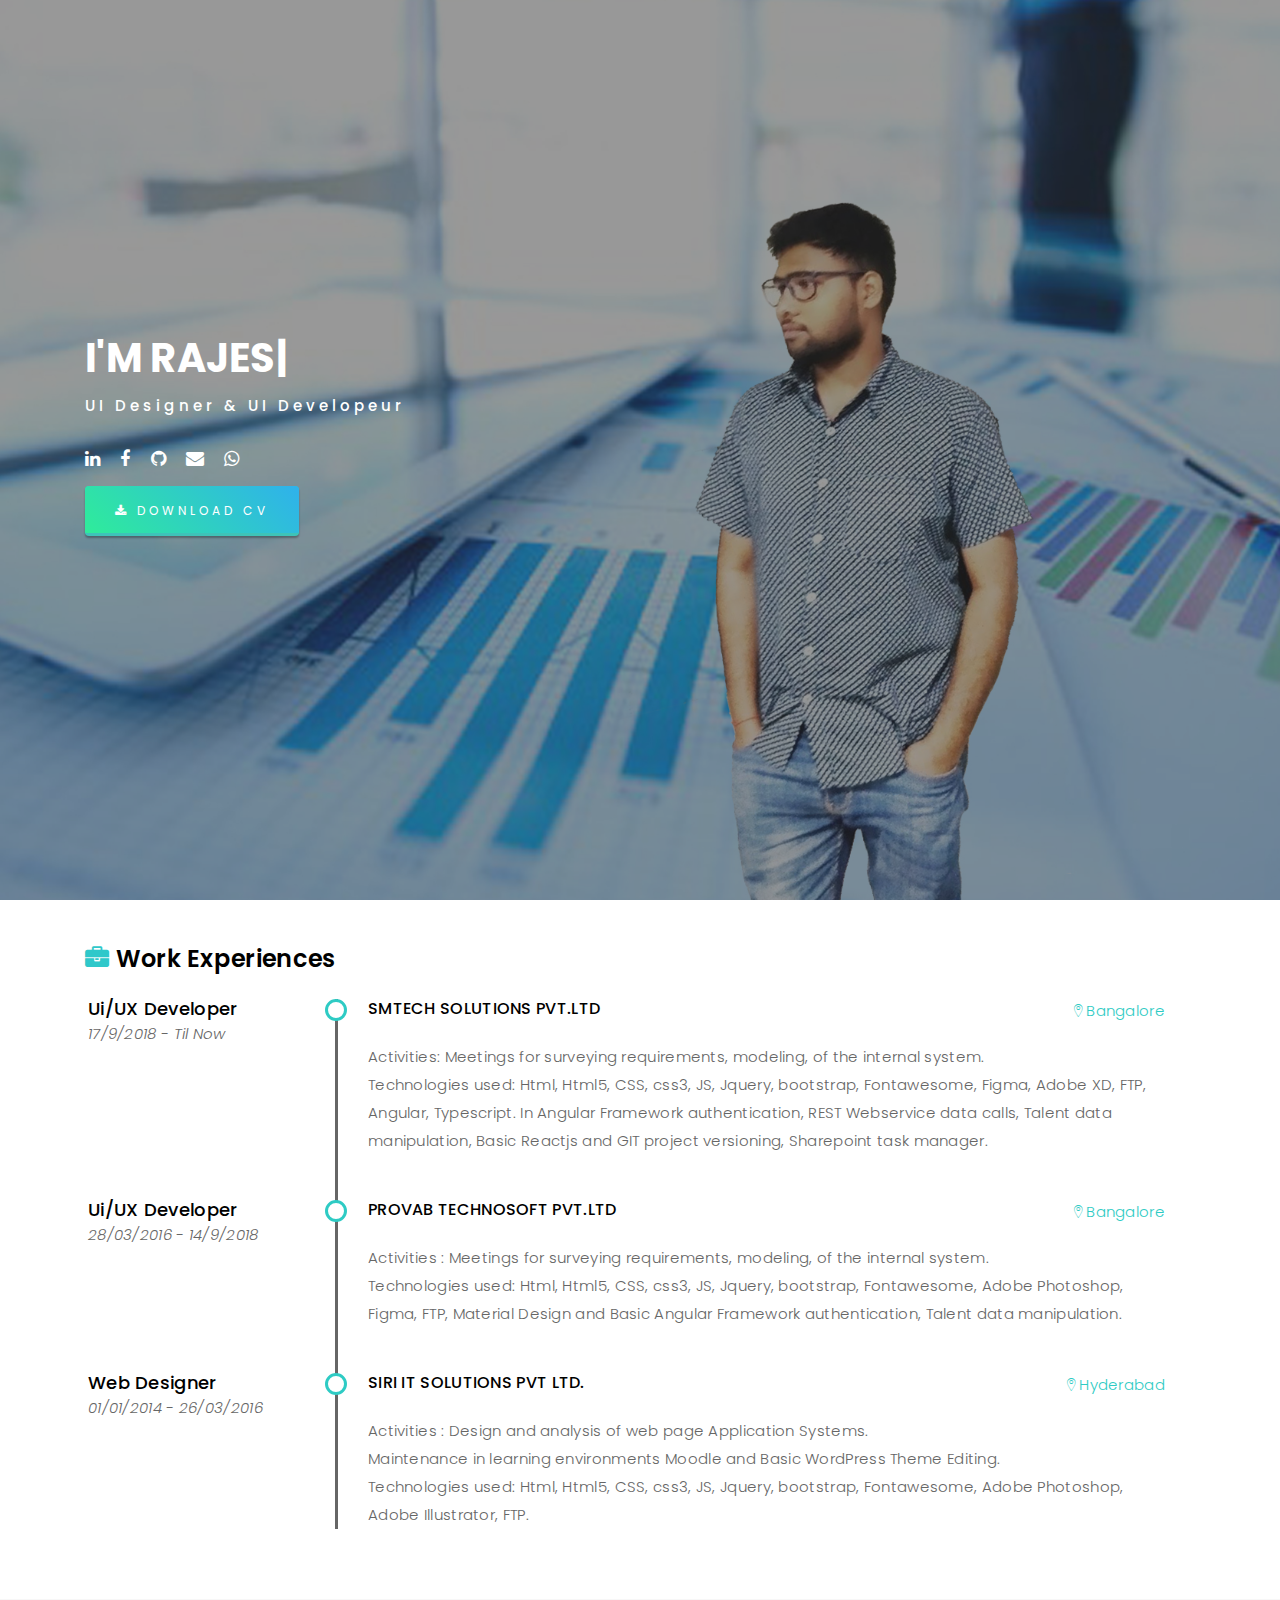
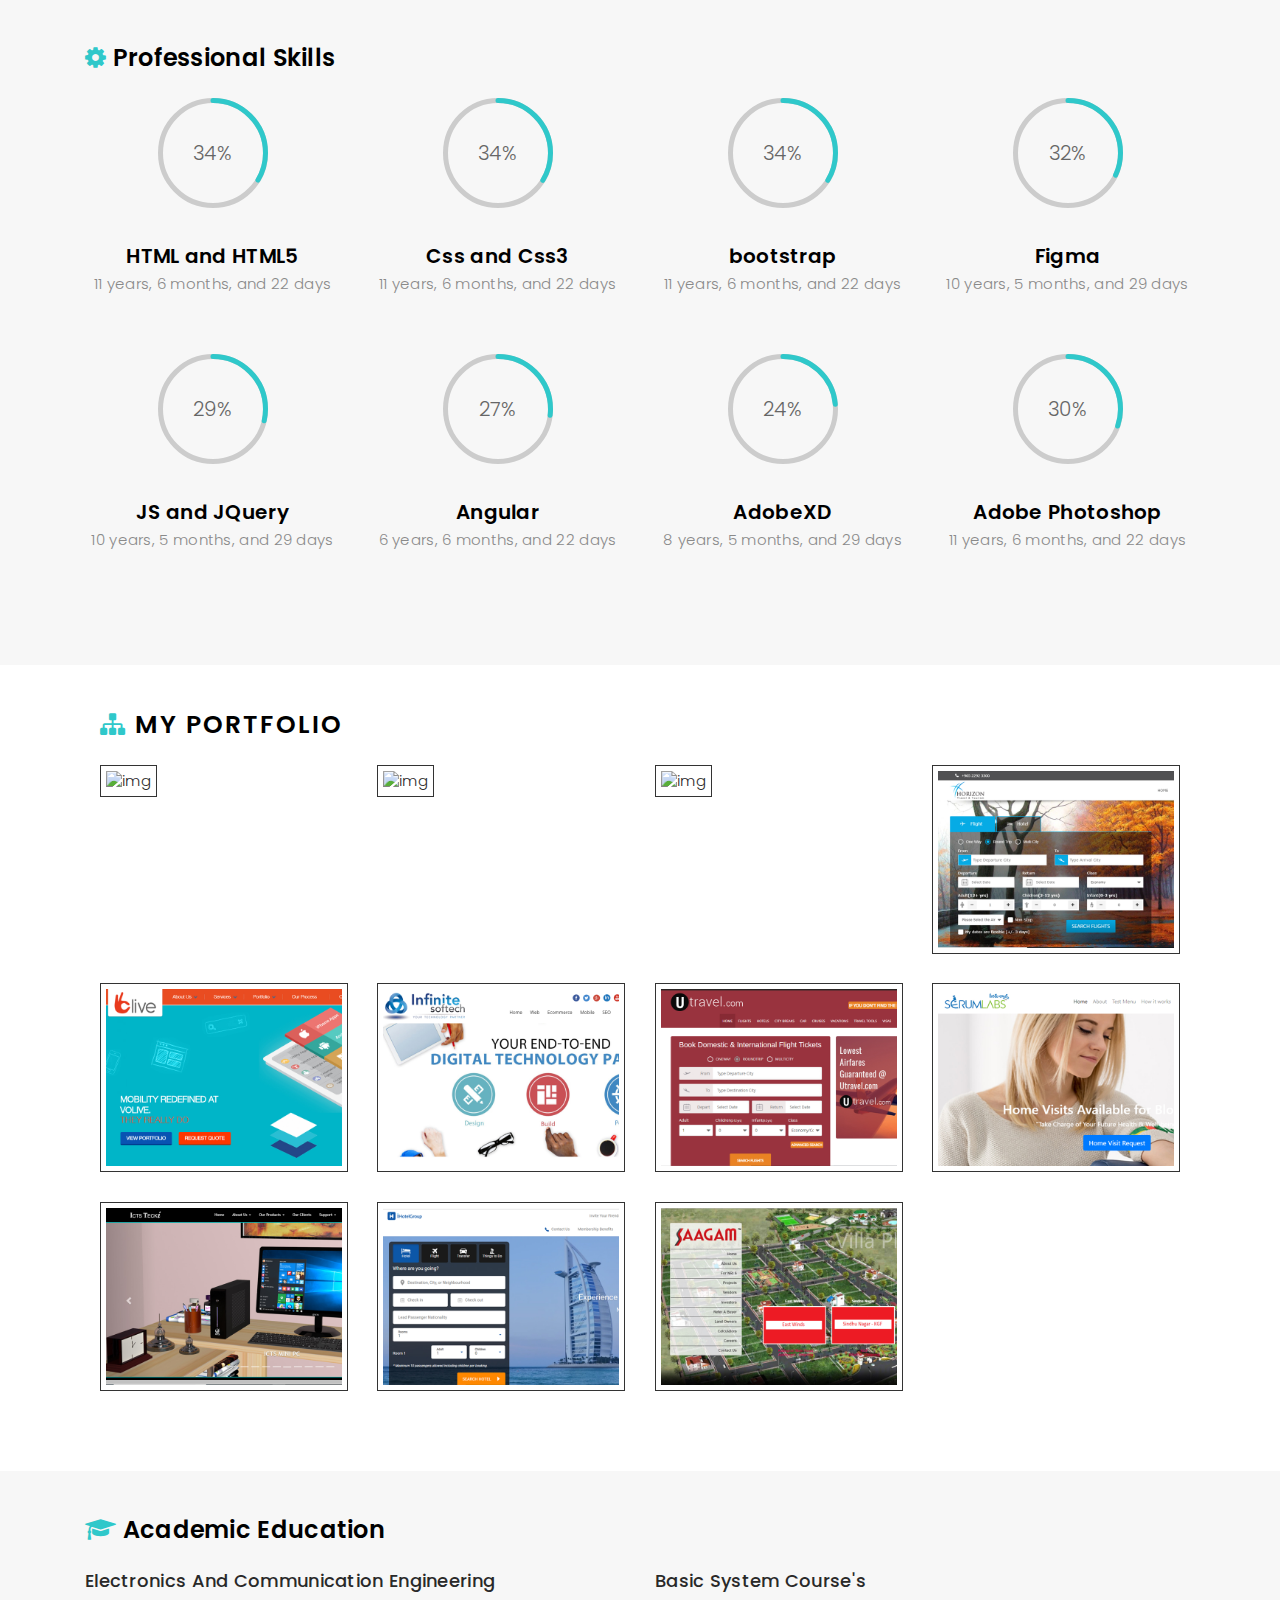
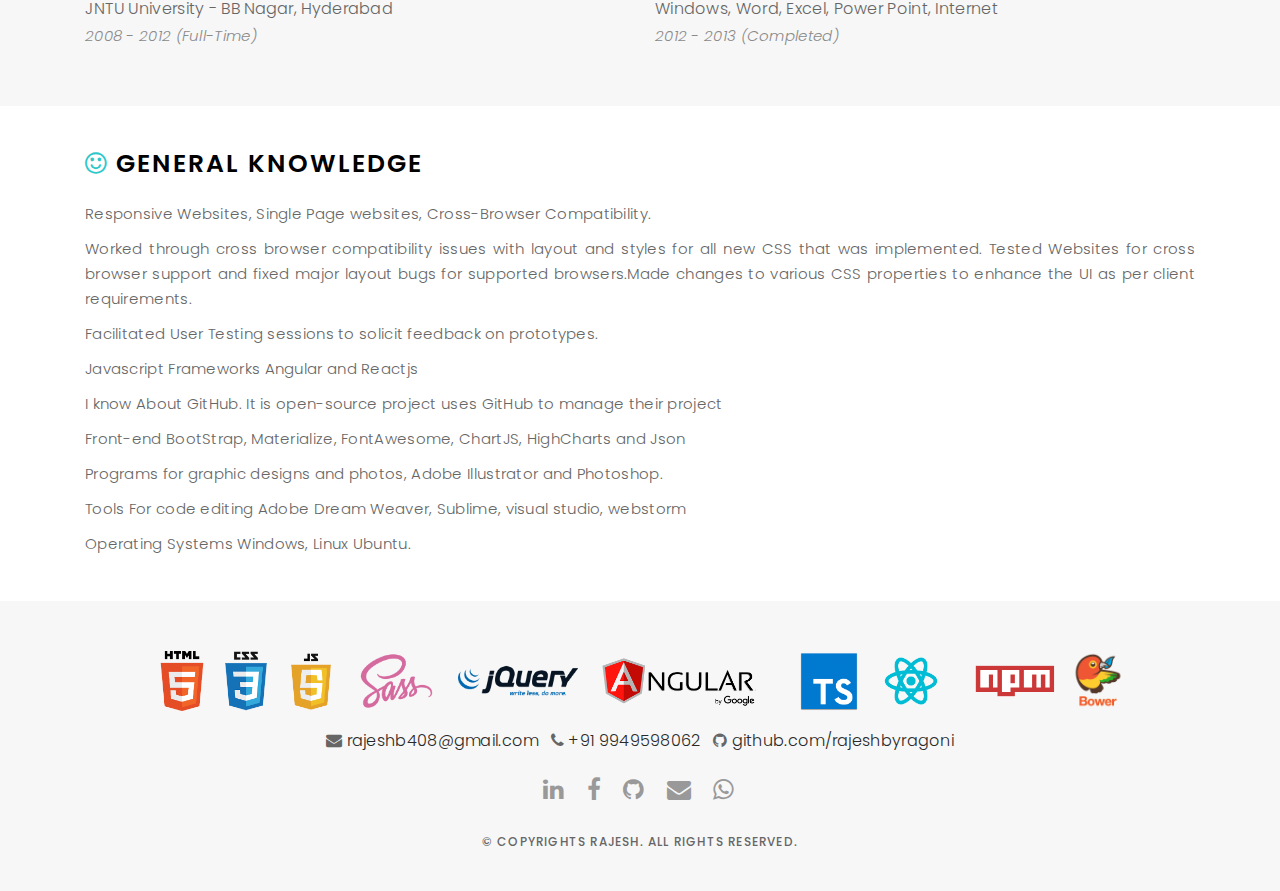
==== index.html @ 694297e3 "Update index.html" ====
<!DOCTYPE html>
<html lang="en">

<head>
  <!-- meta -->
  <meta charset="utf-8">
  <meta content="width=device-width, initial-scale=1.0" name="viewport">

  <title>:: Rajesh Personal Portfolio ::</title>
  <meta content="" name="keywords">
  <meta content="" name="description">
  <!-- Google Fonts -->
  <link href="https://fonts.googleapis.com/css?family=Poppins:300,300i,400,400i,500,500i,600,600i,700,700i|Playfair+Display:400,400i,700,700i,900,900i" rel="stylesheet">
  <!-- Bootstrap CSS File -->
  <link href="css/bootstrap.min.css" rel="stylesheet">
  <!-- Libraries CSS Files -->
  <link href="css/ionicons.min.css" rel="stylesheet">
  <link href="css/font-awesome.min.css" rel="stylesheet">
  <link href="css/owl.carousel.min.css" rel="stylesheet">
  <link href="css/magnific-popup.css" rel="stylesheet">
  <link href="css/hover.min.css" rel="stylesheet">
  <!-- Main Stylesheet File -->
  <link href="css/style.css" rel="stylesheet">
  <!-- Responsive css -->
  <link href="css/responsive.css" rel="stylesheet">
  <!-- Favicon -->
  <link rel="shortcut icon" href="images/favicon.png">

</head>

<body>

  <!-- start section navbar -->
  <nav id="main-nav">
    <div class="row">
      <div class="container">

        <div class="logo">
          <a href="index.html"><img src="images/logo1.png" alt="logo"></a>
        </div>

        <div class="responsive"><i data-icon="m" class="ion-navicon-round"></i></div>

        <ul class="nav-menu list-unstyled">
          <li><a href="#header" class="smoothScroll">Home</a></li>
          <li><a href="#about" class="smoothScroll">About</a></li>
          <li><a href="#portfolio" class="smoothScroll">Portfolio</a></li>
          <li><a href="#journal" class="smoothScroll">Blog</a></li>
          <li><a href="#contact" class="smoothScroll">Contact</a></li>
          <li><a href="all.html" class="smoothScroll">FAQ's</a></li>
        </ul>

      </div>
    </div>
  </nav>
  <!-- End section navbar -->


  <!-- start section header -->
  <div id="header" class="home">

    <div class="container">
      <div class="header-content">
        <h1>I'm <span class="typed"></span></h1>
        <p>UI Designer & UI Developeur</p>

        <ul class="list-unstyled list-social">
          <li><a href="https://www.linkedin.com/in/rajesh-byragoni-94006670/" target="_blank"><i class="fa fa-linkedin"></i></a></li>
          <li><a href="https://www.facebook.com/rajesh.goud.1401" target="_blank"><i class="fa fa-facebook"></i></a></li>
          <li><a href="https://github.com/rajeshbyragoni" target="_blank"><i class="fa fa-github"></i></a></li>
          <li><a href="mailto:rajeshb408@gmail.com" target="_blank"><i class="fa fa-envelope"></i></a></li>
          
          <li><a href="https://api.whatsapp.com/send?phone=9949598062"  target="_blank"><i class="fa fa-whatsapp "></i></a></li>
        </ul>
        <p>
          <a class="btn square_btn" href="#" target="_blank"><i class="fa fa-download" aria-hidden="true"></i> Download CV</a>

        </p>
      </div>
    </div>
  </div>
  <!-- End section header -->


  <!-- start section about us -->
  <div id="about">
    <section id="experiences-section" class="experiences-section section">
      <div class="container">
        <div class="justify-content-between">


          <h2 class="section-title"><i class="fa fa-briefcase"></i> Work Experiences</h2>
          <div class="timeline">

            <div class="item">
              <div class="work-place">
                <h3 class="place">SMTECH SOLUTIONS PVT.LTD</h3>
                <div class="location"><i class="ion-ios-location-outline" aria-hidden="true"></i> Bangalore</div>
              </div>
              <div class="job-meta">
                <div class="title">Ui/UX Developer</div>
                <div class="time">17/9/2018 - Til Now</div>
              </div>
              <div class="job-desc">
                <p>Activities: Meetings for surveying requirements, modeling, of the internal system.<br>
                  Technologies used: Html, Html5, CSS, css3, JS, Jquery, bootstrap, Fontawesome, Figma, Adobe XD, FTP, Angular, Typescript.
                  In Angular Framework 
                  authentication, REST Webservice data calls, Talent data manipulation, Basic Reactjs and
                  GIT project versioning, Sharepoint task manager.
                </p>
              </div>
            </div>

            <div class="item">
              <div class="work-place">
                <h3 class="place">PROVAB TECHNOSOFT PVT.LTD</h3>
                <div class="location"><i class="ion-ios-location-outline" aria-hidden="true"></i> Bangalore</div>
              </div>
              <div class="job-meta">
                <div class="title">Ui/UX Developer</div>
                <div class="time">28/03/2016 - 14/9/2018</div>
              </div>
              <div class="job-desc">
                <p>Activities : Meetings for surveying requirements, modeling, of the internal system.<br>
                  Technologies used: Html, Html5, CSS, css3, JS, Jquery, bootstrap, Fontawesome, Adobe Photoshop, Figma, FTP, Material Design and Basic Angular Framework authentication, Talent data manipulation.
                </p>
              </div>
            </div>

            <div class="item">
              <div class="work-place">
                <h3 class="place">SIRI IT SOLUTIONS PVT LTD.</h3>
                <div class="location"><i class="ion-ios-location-outline" aria-hidden="true"></i> Hyderabad</div>
              </div>
              <div class="job-meta">
                <div class="title">Web Designer</div>
                <div class="time">01/01/2014 - 26/03/2016</div>
              </div>
              <div class="job-desc">
                <p>Activities : Design and analysis of web page Application Systems.<br>
                  Maintenance in learning environments Moodle and Basic WordPress Theme Editing.<br>
                  Technologies used: Html, Html5, CSS, css3, JS, Jquery, bootstrap, Fontawesome,
                  Adobe Photoshop, Adobe Illustrator, FTP.
                </p>
              </div>
            </div>


          </div>

        </section>


      </div>
    </div>
  </div>
  <!-- end section about us -->


  <!-- start section services -->
  <div id="services">
    <div class="container">
     <section id="skills-section" class="skills-section section text-center">
      <h2 class="section-title"><i class="fa fa-cog"></i> Professional Skills</h2>
      <div class="top-skills">
        <!--   <p class="section-subtitle">Programming</p> -->
        <div class="row">
          <div class="item col-12 col-md-3">
            <div class="item-inner">
              <div class="chart-easy-pie text-center">
                <div class="chart-theme-1 chart" data-percent="100"><span>100</span>%
                  <canvas height="110" width="110"></canvas>
                </div>
              </div>
              <h4 class="skill-name">HTML and HTML5</h4>
              <div class="level"> <span class="basic"></span></div>
            </div>
          </div>
          <div class="item col-12 col-md-3">
            <div class="item-inner">
              <div class="chart-easy-pie text-center">
                <div class="chart-theme-1 chart" data-percent="100"><span>100</span>%
                  <canvas height="110" width="110"></canvas>
                </div>
              </div>
              <h4 class="skill-name">Css and Css3</h4>
              <div class="level"><span class="basic"></span></div>
            </div>
          </div>
          <div class="item col-12 col-md-3">
            <div class="item-inner">
              <div class="chart-easy-pie text-center">
                <div class="chart-theme-1 chart" data-percent="100"><span>100</span>%
                  <canvas height="110" width="110"></canvas>
                </div>
              </div>
              <h4 class="skill-name">bootstrap</h4>
              <div class="level"> <span class="basic"></span></div>
            </div>
          </div> 
          <div class="item col-12 col-md-3">
            <div class="item-inner">
              <div class="chart-easy-pie text-center">
                <div class="chart-theme-1 chart" data-percent="95"><span>95</span>%
                  <canvas height="110" width="110"></canvas>
                </div>
              </div>
              <h4 class="skill-name">Figma</h4>
              <div class="level"> <span class="threeYear"></span></div>
            </div>
          </div>
          <div class="item col-12 col-md-3">
            <div class="item-inner">
              <div class="chart-easy-pie text-center">
                <div class="chart-theme-1 chart" data-percent="85"><span>85</span>%
                  <canvas height="110" width="110"></canvas>
                </div>
              </div>
              <h4 class="skill-name">JS and JQuery</h4>
              <div class="level"> <span class="threeYear"></span></div>
            </div>
          </div>


          <div class="item col-12 col-md-3">
            <div class="item-inner">
              <div class="chart-easy-pie text-center">
                <div class="chart-theme-1 chart" data-percent="80"><span>80</span>%
                  <canvas height="110" width="110"></canvas>
                </div>
              </div>
              <h4 class="skill-name">Angular</h4>
              <div class="level"><span class="lerng"></span></div>
            </div>
          </div>
          <div class="item col-12 col-md-3">
            <div class="item-inner">
              <div class="chart-easy-pie text-center">
                <div class="chart-theme-1 chart" data-percent="70"><span>70</span>%
                  <canvas height="110" width="110"></canvas>
                </div>
              </div>
              <h4 class="skill-name">AdobeXD</h4>
              <div class="level"> <span class="oneYear"></span></div>
            </div>
          </div>
          <div class="item col-12 col-md-3">
            <div class="item-inner">
              <div class="chart-easy-pie text-center">
                <div class="chart-theme-1 chart" data-percent="90"><span>90</span>%
                  <canvas height="110" width="110"></canvas>
                </div>
              </div>
              <h4 class="skill-name">Adobe Photoshop </h4>
              <div class="level"> <span class="basic"></span></div>
            </div>
          </div> 
                                  <!--   <div class="item col-12 col-md-3">
                                        <div class="item-inner">
                                            <div class="chart-easy-pie text-center">
                                                <div class="chart-theme-1 chart" data-percent="75"><span>75</span>%
                                                    <canvas height="110" width="110"></canvas>
                                                </div>
                                            </div>
                                            <h4 class="skill-name">Adobe Illustrator</h4>
                                            <div class="level">Intermediary, <span class="twoYear"></span></div>
                                        </div>
                                      </div>  -->
                                   <!--  <div class="item col-12 col-md-3">
                                        <div class="item-inner">
                                            <div class="chart-easy-pie text-center">
                                                <div class="chart-theme-1 chart" data-percent="70"><span>70</span>%
                                                    <canvas height="110" width="110"></canvas>
                                                </div>
                                            </div>
                                            <h4 class="skill-name">Swift</h4>
                                            <div class="level">Intermediary, <span class="oneHalfYear"></span></div>
                                        </div>
                                      </div> -->
                                    </div>

                              <!--  <p class="section-subtitle">Database</p>
                                <div class="row">
                                    <div class="item col-12 col-md-3">
                                        <div class="item-inner">
                                            <div class="chart-easy-pie text-center">
                                                <div class="chart-theme-1 chart" data-percent="98"><span>98</span>%
                                                    <canvas height="110" width="110"></canvas>
                                                </div>
                                            </div>
                                            <h4 class="skill-name">MySql </h4>
                                            <div class="level">Expert, <span class="basic"></span></div>
                                        </div>
                                    </div>
                                    <div class="item col-12 col-md-3">
                                        <div class="item-inner">
                                            <div class="chart-easy-pie text-center">
                                                <div class="chart-theme-1 chart" data-percent="85"><span>85</span>%
                                                    <canvas height="110" width="110"></canvas>
                                                </div>
                                            </div>
                                            <h4 class="skill-name">SQLite</h4>
                                            <div class="level">Advanced, <span class="basic"></span></div>
                                        </div>
                                    </div>
                                    <div class="item col-12 col-md-3">
                                        <div class="item-inner">
                                            <div class="chart-easy-pie text-center">
                                                <div class="chart-theme-1 chart" data-percent="70"><span>70</span>%
                                                    <canvas height="110" width="110"></canvas>
                                                </div>
                                            </div>
                                            <h4 class="skill-name">MongoDB</h4>
                                            <div class="level">Intermediary, <span class="oneYear"></span></div>
                                        </div>
                                    </div>
                                    <div class="item col-12 col-md-3">
                                        <div class="item-inner">
                                            <div class="chart-easy-pie text-center">
                                                <div class="chart-theme-1 chart" data-percent="70"><span>60</span>%
                                                    <canvas height="110" width="110"></canvas>
                                                </div>
                                            </div>
                                            <h4 class="skill-name">Firebase</h4>
                                            <div class="level">Intermediary, <span class="oneYear"></span></div>
                                        </div>
                                    </div>
                                  </div>  -->



                                </div>
                              </section>



                            </div>

                          </div>
                          <!-- end section services -->


                          <!-- start section portfolio -->
                          <div id="portfolio" class="text-left">

                            <div class="container">
                              <div class="row">
                                <div class="col-md-12">
                                  <div class="col-md-12">
                                    <div class="section-title">
                                      <h2><i class="fa fa-sitemap"></i>  My Portfolio</h2>
                                    </div>
<!--           <div class="portfolio-list">

            <ul class="nav list-unstyled" id="portfolio-flters">
              <li class="filter filter-active" data-filter=".all">all</li>
              <li class="filter" data-filter=".branding">BACK-END</li>
              <li class="filter" data-filter=".mockups">FRONT-END</li>
              <li class="filter" data-filter=".uikits">MOBILE</li>
              <li class="filter" data-filter=".webdesign">web design</li>
              <li class="filter" data-filter=".photography">photography</li>
            </ul>

          </div> -->
        </div>

        <div class=" portfolio-container">
         
          <div class="col-lg-3 col-md-6 portfolio-thumbnail all branding uikits webdesign">

            <a href="https://rawdatravel.az/" target="_blank">
              <img src="images/trl.jpg" alt="img">
            </a>

          </div>
          
          
          <div class="col-lg-3 col-md-6 portfolio-thumbnail all branding uikits webdesign">

            <a href="https://falcontravel.ca/" target="_blank">
              <img src="images/trl2.jpg" alt="img">
            </a>

          </div>
          
          
          <div class="col-lg-3 col-md-6 portfolio-thumbnail all branding uikits webdesign">

            <a href="http://gogoholidays.com/" target="_blank">
              <img src="images/trl3.jpg" alt="img">
            </a>

          </div>
          
          
          <div class="col-lg-3 col-md-6 portfolio-thumbnail all branding uikits webdesign">

            <a href="https://horizontrvl.com/" target="_blank">
              <img src="images/portfolio/1.jpg" alt="img">
            </a>

          </div>

          <div class="col-lg-3 col-md-6 portfolio-thumbnail all mockups uikits photography">
           <a href="https://www.volivesolutions.com/" target="_blank">
            <img src="images/portfolio/2.jpg" alt="img">
          </a>
        </div>

        <div class="col-lg-3 col-md-6 portfolio-thumbnail all branding webdesig photographyn">
         <a href="http://www.infinitesoftech.com/" target="_blank">
          <img src="images/portfolio/6.jpg" alt="img">
        </a>
      </div>

      <div class="col-lg-3 col-md-6 portfolio-thumbnail all mockups webdesign photography">
        <a href="https://utravel.com/" target="_blank">
          <img src="images/portfolio/7.jpg" alt="img">
        </a>
      </div>

      <div class="col-lg-3 col-md-6 portfolio-thumbnail all branding uikits photography">
       <a href="http://serumlabs.com/" target="_blank">
        <img src="images/portfolio/5.jpg" alt="icts">
      </a>
    </div>

    <div class="col-lg-3 col-md-6 portfolio-thumbnail all mockups uikits webdesign">
      <a href="http://www.icts.in/" target="_blank">
        <img src="images/portfolio/4.jpg" alt="icts">
      </a>
    </div>
    <div class="col-lg-3 col-md-6 portfolio-thumbnail all mockups uikits webdesign">
      <a href="https://www.ihotelgroup.com/" target="_blank">
        <img src="images/portfolio/8.jpg" alt="ihotelgroup">
      </a>
    </div>
    <div class="col-lg-3 col-md-6 portfolio-thumbnail all mockups uikits webdesign">
      <a href="http://saagam.com/" target="_blank">
        <img src="images/portfolio/3.jpg" alt="img">
      </a>
    </div>

  </div>
</div>
</div>
</div>

</div>
<!-- End section portfolio -->


<!-- start section journal -->
<div id="services">
  <div class="container">
   <section id="education-section" class="education-section section">
    <h2 class="section-title"><i class="fa fa-graduation-cap"></i> Academic Education</h2>
    <div class="row">
      <div class="item col-12 col-md-6">
        <div class="item-inner">
          <h3 class="degree">Electronics And Communication Engineering</h3>
          <div class="education-body">
            JNTU University - BB Nagar, Hyderabad
          </div>
          <div class="time">2008 - 2012 (Full-Time)</div>
        </div>
      </div>
      <div class="item col-12 col-md-6">
        <div class="item-inner">
          <h3 class="degree">Basic System Course's</h3>
          <div class="education-body">
            Windows, Word, Excel, Power Point, Internet
          </div>
          <div class="time">2012 - 2013 (Completed)</div>
        </div>
      </div>
    </div>
  </section>



</div>

</div>
<!-- End section journal -->


<!-- start sectoion contact -->
<div id="contact">
  <div class="container">
    <div class="contact-block1">
      <div class="row">

        <div class="col-lg-12">
          <div class="contact-contact">

            <h2 class="mb-30"><i class="fa fa-smile-o"></i> General Knowledge</h2>
            <p>Responsive Websites, Single Page websites, Cross-Browser Compatibility.</p>
            <p>Worked through cross browser compatibility issues with layout and styles for all new CSS that was
            implemented. Tested Websites for cross browser support and fixed major layout bugs for supported browsers.Made changes to various CSS properties to enhance the UI as per client requirements.</p>
            <p> Facilitated User Testing sessions to solicit feedback on prototypes.</p>
            <p>Javascript Frameworks Angular and Reactjs</p>
            <p>I know About GitHub. It is open-source project uses GitHub to manage their project</p>
            <p>Front-end BootStrap, Materialize, FontAwesome, ChartJS, HighCharts and Json</p>
            <p>Programs for graphic designs and photos, Adobe Illustrator and Photoshop.</p>
            <p>Tools For code editing Adobe Dream Weaver, Sublime, visual studio, webstorm </p>
            <p>Operating Systems Windows, Linux Ubuntu.</p>


          </div>
        </div>


      </div>
    </div>
  </div>
</div>
<!-- start sectoion contact -->


<!-- start section footer -->
<div id="footer" class="text-center">
  <div class="container">
    <div id="loading" class="tecnologies">
      <div class="container">
        <img class="lazy" src="images/html5.png" data-original="images/html5.png" height="60">
        <img class="lazy" src="images/css3.png" data-original="images/css3.png" height="60">
        <img class="lazy" src="images/js5.png" data-original="images/js5.png" height="60">
        <img class="lazy" src="images/sass.png" data-original="images/sass.png" height="60">
        <img class="lazy" src="images/jquery.png" data-original="images/jquery.png" height="60">
        <img class="lazy" src="images/angularjs.png" data-original="images/angularjs.png" height="60">
        <img class="lazy" src="images/typescript.png" data-original="images/typescript.png" height="60">
        <img class="lazy" src="images/react.png" data-original="images/react.png" height="60">

                                            <!--
                                            <img class="lazy" src="images/php.png" data-original="images/php.png" height="60">
                                            <img class="lazy" src="images/python.png" data-original="images/python.png" height="60">
                                            <img class="lazy" src="images/ionic.png" data-original="images/ionic.png" height="60">
                                            <img class="lazy" src="images/ruby.png" data-original="images/ruby.png" height="60">
                                            <img class="lazy" src="images/mysql.png" data-original="images/mysql.png" height="60">
                                            <img class="lazy" src="images/mariadb.png" data-original="images/mariadb.png" height="60">
                                            <img class="lazy" src="images/postgres.png" data-original="images/postgres.png" height="60">
                                            <img class="lazy" src="images/sqlite.png" data-original="images/sqlite.png" height="60">
                                            <img class="lazy" src="images/mongodb.png" data-original="images/mongodb.png" height="60">
                                            <img class="lazy" src="tecnologies/firebase.png" data-original="images/firebase.png" height="60">
                                            <img class="lazy" src="images/composer.png" data-original="images/composer.png" height="60">
                                          -->



                                          <img class="lazy" src="images/npm.png" data-original="images/npm.png" height="60">
                                          <img class="lazy" src="images/bower.png" data-original="images/bower.png" height="60">
                                            <!--
                                            <img class="lazy" src="images/api_restful.png" data-original="images/api_restful.png" height="60">
                                            <img class="lazy" src="images/apache.png" ata-original="images/apache.png" height="60">
                                            <img class="lazy" src="images/tomcat.png" data-original="images/tomcat.png" height="60">
                                            <img class="lazy" src="images/nginx.png" data-original="images/nginx.png" height="60">-->
                                          </div>
                                        </div>
                                        <ul class="list-inline">
                                          <li class="email list-inline-item"><i class="fa fa-envelope" aria-hidden="true"></i>  <a href="mailto:rajeshb408@gmail.com" traget="_blank">rajeshb408@gmail.com</a></li>
                                          <li class="list-inline-item"><i class="fa fa-phone"></i> <a href="https://api.whatsapp.com/send?phone=9949598062" traget="_blank">+91 9949598062</a></li>
                                          <li class="website list-inline-item"><i class="fa fa-github"></i> <a href="https://github.com/rajeshbyragoni" target="_blank">github.com/rajeshbyragoni</a></li>
                                        </ul>
                                        <div class="socials-media text-center">

                                          <ul class="list-unstyled">
                                            <li><a href="https://www.linkedin.com/in/rajesh-byragoni-94006670/" target="_blank"><i class="fa fa-linkedin"></i></a></li>
                                            <li><a href="https://www.facebook.com/rajesh.goud.1401" target="_blank"><i class="fa fa-facebook"></i></a></li>
                                            <li><a href="https://github.com/rajeshbyragoni" target="_blank"><i class="fa fa-github"></i></a></li>
                                            <li><a href="mailto:rajeshb408@gmail.com" target="_blank"><i class="fa fa-envelope"></i></a></li>

                                            <li><a href="https://api.whatsapp.com/send?phone=9949598062"  target="_blank"><i class="fa fa-whatsapp "></i></a></li>
                                          </ul>

                                        </div>

                                        <p>&copy; Copyrights Rajesh. All rights reserved.</p>



                                      </div>
                                    </div>
                                    <!-- End section footer -->

                                    <!-- JavaScript Libraries -->
                                    <script src="js/jquery.min.js"></script>
                                    <script src="js/jquery-migrate.min.js"></script>
                                    <script src="js/bootstrap.bundle.min.js"></script>
                                    <script src="js/typed.js"></script>
                                    <script src="js/owl.carousel.min.js"></script>
                                    <script src="js/magnific-popup.min.js"></script>
                                    <script src="js/isotope.pkgd.min.js"></script>
                                    <script src="js/jquery.easypiechart.min.js"></script>
                                    <!-- Contact Form JavaScript File -->
                                    <script src="contactform/contactform.js"></script>

                                    <!-- Template Main Javascript File -->
                                    <script src="js/main.js"></script>
                                    <script src="js/skills.js"></script>

                                    <script type="text/javascript">
                                      $(document).ready(function () {
                                        setTimeout(load, 3000);

                                        function load() {
                                          $("#loading").show();
                                          $(window).load(function () {
                                            $('#loading').fadeOut('slow');
                                          });
                                        }
                                      });
                                    </script>
                                    <script>
                                      $(document).ready(function () {
                                        $(".lerng").text(calculateExp('01/01/2020'));
                                        $(".basic").text(calculateExp('01/01/2015'));
                                        $(".oneYear").text(calculateExp('01/25/2018'));
                                        $(".twoYear").text(calculateExp('01/25/2017'));
                                        $(".threeYear").text(calculateExp('01/25/2016'));
                                        $(".twoHalf").text(calculateExp('06/25/2017'));
                                        $(".oneHalfYear").text(calculateExp('01/25/2018'));
                                        $(".halfYear").text(calculateExp('06/25/2018'));
                                      });
                                    </script>

                                  </body>

                                  </html>
---- css/style.css ----
body {
  background: #ffffff;
  color: #666;
  font-family: 'Poppins', helvetica;
  font-size: 15px;
  font-weight: 300;
  line-height: 20px;
  letter-spacing: 0.02em;
  overflow-x: hidden;
  margin: 0 auto;
  padding: 0;
  -moz-box-sizing: border-box;
  -ms-box-sizing: border-box;
  -o-box-sizing: border-box;
  -webkit-box-sizing: border-box;
  box-sizing: border-box;
}

h1, h2, h3, h4, h5, h6 {
  margin: 0;
}

h2 {
  color: #292929;
  font-weight: 600;
}

h4 {
  color: #000;
  font-size: 14px;
  font-weight: 600;
}

a {
  color: #292929;
  text-decoration: none !important;
  -moz-transition: all 0.5s ease-in-out 0s;
  -ms-transition: all 0.5s ease-in-out 0s;
  -o-transition: all 0.5s ease-in-out 0s;
  -webkit-transition: all 0.5s ease-in-out 0s;
  transition: all 0.5s ease-in-out 0s;
}

a:hover {
  -moz-transition: all 0.5s ease-in-out 0s;
  -ms-transition: all 0.5s ease-in-out 0s;
  -o-transition: all 0.5s ease-in-out 0s;
  -webkit-transition: all 0.5s ease-in-out 0s;
  transition: all 0.5s ease-in-out 0s;
}

a:hover, a:focus {
  color: #b8a07e;
  text-decoration: underline;
}

nav ul li a {
  padding: 2px 0 0 0;
  position: relative;
  display: block;
  font-size: 12px;
  color: #999999;
  letter-spacing: 0.1em;
  font-weight: 500;
  line-height: 14px;
  text-transform: uppercase;
  -moz-transition: all 0.5s ease-in-out 0s;
  -ms-transition: all 0.5s ease-in-out 0s;
  -o-transition: all 0.5s ease-in-out 0s;
  -webkit-transition: all 0.5s ease-in-out 0s;
  transition: all 0.5s ease-in-out 0s;
}

p {
  margin: 25px 0;
  padding: 0;
  font-size: 15px;
  color: #666;
  line-height: 28px;
}

::-moz-selection {
  background: #b8a07e;
  color: #fff;
}

::selection {
  background: #b8a07e;
  color: #fff;
}

.btn {
  background: #2ecbc4;
  border: medium none;
  border-radius: 0;
  color: #fff !important;
  font-size: 12px;
  height: 50px;
  line-height: 50px;
  padding: 0 30px;
  text-transform: uppercase;
}

.btn:hover, .btn:focus {
  color: #fff;
}
.square_btn{
    display: inline-block;
   /* padding: 0.5em 1em;*/
    text-decoration: none;
    border-radius: 4px;
    color: #ffffff;
    background-image: -webkit-linear-gradient(45deg, #2fec9a 0%, #2fb1ec 100%);
    background-image: linear-gradient(45deg, #2fec9a 0%, #2fb1ec 100%);
    box-shadow: 0px 2px 2px rgba(0, 0, 0, 0.29);
    border-bottom: solid 3px #3ec3b8;
}

.square_btn:active{
    -ms-transform: translateY(4px);
    -webkit-transform: translateY(4px);
    transform: translateY(4px);
    box-shadow: 0px 0px 1px rgba(0, 0, 0, 0.2);
    border-bottom: none;
}

.padDiv {
  padding: 30px 20px;
}

.section-title {
  margin-bottom: 70px;
}

.section-title h2 {
  font-size: 25px;
  letter-spacing: 2px;
  text-transform: uppercase;
  color:#000; 
}
.section-title h2 i{
  color:#2fc8ca; 
}

.form-control {
  background-color: transparent;
  border: 1px solid #999;
  border-radius: 0;
  color: #999999;
  font-size: 12px;
  font-weight: 500;
  height: 50px;
  letter-spacing: 0.1em;
  padding-left: 10px;
  margin: 0 0 25px 0;
  line-height: 14px;
  text-transform: uppercase;
}

.form-control:focus {
  box-shadow: none;
  outline: 0 none;
}

.paddsection {
  padding-top: 90px;
  padding-bottom: 90px;
}

.paddsections {
  padding-top: 90px;
  padding-bottom: 90px !important;
}

.hvr-shutter-in-horizontal::before {
  background: #333;
}

.hvr-shutter-in-horizontal:hover {
  background: #b8a07e;
}

.mb-30 {
  margin-bottom: 30px;
}

/*-----------------------------------------------------------------------------------*/
/*  Navbar Top
/*-----------------------------------------------------------------------------------*/

nav {
  position: fixed;
  /*background: #09aff6;*/
/*  background:rgba(9,175,246,0.5);*/
  /*background:rgba(11,156,250,0.5);*/
    background:rgba(50,50,50,0.6);
   /*   background-image: -webkit-linear-gradient(45deg, #2fec9a 0%, #2fb1ec 100%);
    background-image: linear-gradient(45deg, #2fec9a 0%, #2fb1ec 100%);*/
  z-index: 1000;
  width: 100%;
  padding:5px;
  display: none;
  -webkit-box-shadow: 0px 2px 92px 0px rgba(0, 0, 0, 0.18);
  -moz-box-shadow: 0px 2px 92px 0px rgba(0, 0, 0, 0.18);
  box-shadow: 0px 2px 92px 0px rgba(0, 0, 0, 0.18);
}

.nav-menu {
  float: right;
  line-height: 32px;
  margin-bottom: 0;
  padding-top: 16px;
}

nav ul li {
  float: left;
  margin-right: 15px;
  font-family: 'Poppins', sans-serif;
  font-size: 14px;
  margin-left: 40px;
}

nav ul li a {
  padding: 2px 0 0 0;
  position: relative;
  display: block;
  font-size: 14px;
  color: #fff;
  font-family: 'Poppins', helvetica;
  font-weight: 500;
  line-height: 16px;
  text-transform: uppercase;
  letter-spacing: 0.02em;
  text-transform: capitalize;
}
nav ul li a:hover {color: #06a8f1;}

.logo {
  float: left;
}

.logo img {
  width: 100px;
  height: 50px;
}

.responsive {
  display: none;
  font-size: 23px;
}


.active {
  color: #fff !important;
}

/*----------------------------------------------------------------------------------*/
/*  Header
/*-----------------------------------------------------------------------------------*/

#header {
  background: url("../images/home-bg.jpg") repeat scroll center center / cover;
  height: 100vh;
  width: 100%;
 
}
.html {
  background: url("../images/bnrh.jpg") no-repeat scroll center center / cover;
  height: 300px;
  width: 100%;
  background-size:cover;  
}
.aglr {
  background: url("../images/bnra.jpg") no-repeat scroll center center / cover;
  height: 300px;
  width: 100%;
  background-size:cover;  
}

.gulp {
  background: url("../images/glup.jpg") no-repeat scroll center center / cover;
  height: 300px;
  width: 100%;
  background-size:cover;  
}


#header:before {
content: '';
position:absolute;
background:rgba(50,50,50,0.5);
top:0px;
left:0px; 
width: 100%; 
height: 100vh;

}



#header .header-content {
  height: 100vh;
  text-align: left;
  width: 100%;
  display: flex;
  justify-content: center;
  flex-direction: column;
  z-index: 9;
  position: relative;
}

.header-content h1 {
  font-size: 40px;
  font-weight: 700;
  margin-bottom: 10px;
  text-transform: uppercase;
  color: #fff;
}

.header-content p {
  font-size: 15px;
  letter-spacing: 4px;
  margin-top: 0;
  margin-bottom: 30px;
  text-transform: capitalize;
  color: #fff;
  font-weight: 500;
}

.header-content .list-social li {
  float:left;
  margin-right: 20px;
}

.header-content .list-social li i {
  color: #fff;
  font-size: 18px;
}
h5.bl{
  font-size:18px !important; 
}

/*-----------------------------------------------------------------------------------*/
/*  Aout-us
/*-----------------------------------------------------------------------------------*/


.mn_n {
  width:100%;
  float:left;
  padding:25px 0px;   
}

.mn_n h5{
  margin:0px 0px;
  padding:5px 0px;  
  font-size:15px;
  color:#f64501;  
}
.mn_n p{
  margin:0px 0px;
  padding:5px 0px;  
}
.mn_n p b{
  color:#00a3e4; 
}



#about {
  width: 100%;
  height: auto;
  background: #fff;
  /*padding-top: 190px;*/
}

#about .div-img-bg {
  padding-bottom: 30px;
  border: 20px solid #b8a07e;
}

#about .div-img-bg .about-img img {
  width: 100%;
  box-shadow: 0px 0px 85px 0px rgba(0, 0, 0, 0.14);
  margin-top: -60px;
  margin-left: 40px;
  height: 400px;
  object-fit: cover;
}

#about .about-descr .p-heading {
  font-family: 'Playfair Display', serif;
  font-size: 28px;
  text-align: left;
}

#about .about-descr .separator {
  max-width: 80%;
  margin-bottom: 0;
  text-align: left;
}

/*-----------------------------------------------------------------------------------*/
/*   Services
/*-----------------------------------------------------------------------------------*/

#services {
  background: #f7f7f7;
  position: relative;
  /*padding-bottom: 80px;*/
}

.owl-item {
  float: left;
}
.services-block span {
  margin: 10px 0;
  position: relative;
  font-size: 13px;
  color: #292929;
  letter-spacing: 0.1em;
  font-weight: 500;
  text-transform: uppercase;
  display: block;
}

.services-block .separator {
  margin: 0;
  font-size: 13px;
  line-height: 22px;
}

.services-block i {
  font-size: 44px;
  color: #b8a07e;
  line-height: 44px;
}


.services-carousel  .owl-stage-outer {
  overflow: hidden;
}

.services-carousel .owl-dots {
  margin-top: 5px;
  text-align: center;
}

.services-carousel .owl-dot {
  display: inline-block;
  margin: 0 5px;
  width: 12px !important;
  height: 12px !important;
  border-radius: 50%;
  border: 0;
  padding: 0 !important;
  background-color: #ddd;
  cursor: pointer;
}

.services-carousel .owl-dot.active {
  background-color: #b8a07e;
}

.owl-nav {
  display: none;
}




/*-----------------------------------------------------------------------------------*/
/*  Portfolio
/*-----------------------------------------------------------------------------------*/

#portfolio {
  position: relative;
  padding-bottom:45px;
  padding-top:45px;
}

#portfolio .portfolio-list {
  margin-bottom: 50px;
}

#portfolio .portfolio-list .nav {
  display: inline-block;
  margin: 0;
}

#portfolio .portfolio-list .nav li {
  margin: 0 40px 0 0;
  float: left;
  font-size: 14px;
  color: #999999;
  line-height: 16px;
  cursor: pointer;
  font-family: 'Poppins', helvetica;
  font-weight: 500;
  letter-spacing: 0.02em;
  text-transform: capitalize;
  -moz-transition: all 0.5s ease-in-out 0s;
  -ms-transition: all 0.5s ease-in-out 0s;
  -o-transition: all 0.5s ease-in-out 0s;
  -webkit-transition: all 0.5s ease-in-out 0s;
  transition: all 0.5s ease-in-out 0s;
}

#portfolio .portfolio-list .nav li:hover, #portfolio .portfolio-list .nav li.filter-active  {
  color: #b8a07e;
  -moz-transition: all 0.5s ease-in-out 0s;
  -ms-transition: all 0.5s ease-in-out 0s;
  -o-transition: all 0.5s ease-in-out 0s;
  -webkit-transition: all 0.5s ease-in-out 0s;
  transition: all 0.5s ease-in-out 0s;
}

#portfolio .portfolio-container {
  display: inline-block;
  /*margin-bottom: 50px;*/
  width: 100%;
}

.portfolio-thumbnail {
  margin-bottom: 30px;
  overflow: hidden;
  min-height: 186px;
}

.portfolio-thumbnail img {
  max-width: 100%;
  border: solid 1px #333;
  padding: 5px;
}

/*-----------------------------------------------------------------------------------*/
/*  Journal
/*-----------------------------------------------------------------------------------*/

#journal,  #journal-blog {
  height: auto;
  width: 100%;
  background: #f7f7f7;
  padding-bottom: 60px;
  position: relative;
}

#journal-blog {
  background: #fff;
  padding-bottom: 30px;
}

#journal .journal-block {
  display: inline-block;
  height: auto;
  width: 100%;
}

#journal .journal-block .journal-info {
  position: relative;
}

.journal-block .journal-info img {
  max-width: 100%;
}

.journal-block .journal-info .journal-txt {
  padding: 25px 0px;
  position: relative;
}

.journal-block .journal-info .journal-txt h4 a {
  display: block;
  font-size: 19px;
  line-height: 24px;
  margin: 0 0 13px 0;
  font-weight: 500;
  color: #292929;
  -moz-transition: all 0.5s ease-in-out 0s;
  -ms-transition: all 0.5s ease-in-out 0s;
  -o-transition: all 0.5s ease-in-out 0s;
  -webkit-transition: all 0.5s ease-in-out 0s;
  transition: all 0.5s ease-in-out 0s;
}

.journal-block .journal-info .journal-txt h4 a:hover {
  color: #b8a07e;
  -moz-transition: all 0.5s ease-in-out 0s;
  -ms-transition: all 0.5s ease-in-out 0s;
  -o-transition: all 0.5s ease-in-out 0s;
  -webkit-transition: all 0.5s ease-in-out 0s;
  transition: all 0.5s ease-in-out 0s;
}

.journal-block .journal-info .journal-txt p {
  margin: 0;
  font-size: 14px;
  line-height: 24px;
}



/****************** new css added here ******/
.section {
    /*-webkit-box-shadow: 0 1px 4px 0 rgba(0, 0, 0, 0.14);
    -moz-box-shadow: 0 1px 4px 0 rgba(0, 0, 0, 0.14);
    box-shadow: 0 1px 4px 0 rgba(0, 0, 0, 0.14);*/
    padding: 45px 0px;

   /*-webkit-border-radius: 2px;
    -moz-border-radius: 2px;
    -ms-border-radius: 2px;
    -o-border-radius: 2px;
    border-radius: 2px;
    -moz-background-clip: padding;
    -webkit-background-clip: padding-box;
    background-clip: padding-box;*/
}
.section-title {
    color: #000;
    margin-top: 0;
    margin-bottom: 15px;
    font-size: 24px;
    text-align: left;
    padding: 0px 0px 10px 0px;
}
.section-title i {
  color:#2fc8ca; 
}
.timeline {
    border-left: 3px solid #666;
    border-bottom-right-radius: 2px;
    border-top-right-radius: 2px;
    position: relative;
    padding: 0 30px;
    margin-left: 250px;
}

.timeline .item {
  position: relative;
  margin-bottom: 45px;
}
.timeline .item:last-child {
  margin-bottom: 0;
}
.timeline .item:before {
  content: "";
  position: absolute;
  left: -43px;
  top: 0;
  display: inline-block;
  width: 22px;
  height: 22px;
  -webkit-border-radius: 50%;
  -moz-border-radius: 50%;
  -ms-border-radius: 50%;
  -o-border-radius: 50%;
  border-radius: 50%;
  -moz-background-clip: padding;
  -webkit-background-clip: padding-box;
  background-clip: padding-box;
  background: #fff;
  border: 3px solid #2ecbc4;
}
/*.timeline .item:after {
  content: "";
  position: absolute;
  left: -37px;
  top: 6px;
  display: inline-block;
  width: 10px;
  height: 10px;
  -webkit-border-radius: 50%;
  -moz-border-radius: 50%;
  -ms-border-radius: 50%;
  -o-border-radius: 50%;
  border-radius: 50%;
  -moz-background-clip: padding;
  -webkit-background-clip: padding-box;
  background-clip: padding-box;
  background: #000;
  z-index: 10;
}*/

.timeline .work-place {
  position: relative;
}
.timeline .location {
  position: absolute;
  right: 0;
  top: 2px;
  color: #2ecbc4;
}
.timeline .location .fa {
  margin-right: 5px;
}
.timeline .place {
  margin-top: 0;
  margin-bottom: 15px;
  font-size: 16px;
  font-weight: 500;
  color: #000;
}
.timeline .job-meta {
  position: absolute;
  left: -280px;
  top: 0;
}
.timeline .job-meta .title {
  font-size: 18px;
  color: #000;
  font-weight:500; 
}
.timeline .job-meta .time {
  color: #666;
      line-height: 29px;
      font-style:italic; 
}
.timeline .job-desc {
  color: #666;
}
.skills-section .top-skills {
    margin-bottom: 10px;
}
.skills-section .top-skills .item {
    margin-bottom: 45px;
}
.skill-name {
    font-size: 20px;
        padding: 6px 0px;

}
.chart {
    width: 110px;
    height: 110px;
    vertical-align: middle;
    position: relative;
    margin: 0 auto;
    text-align: center;
    font-size: 20px;
    font-weight: 300;
    margin-bottom: 30px;
}
.chart span {
    line-height: 110px;
}
.chart canvas {
    position: absolute;
    left: 0;
    top: 0;
}
.skills-section .level {
    color: #8a8a8a;
    margin-bottom: 15px;
} 
.education-section .item-inner {
    padding: 0 0px;
}
.education-section .degree {
    font-size: 18px;
    color: #169fe6;
    margin-top: 0;
    margin-bottom: 0px;
}
.education-section .degree {
    font-size: 18px;
    color: #292929;
    margin-top: 0;
    margin-bottom: 0px;
}
.education-section .education-body {
    font-weight: 500;
    margin-bottom: 0px;
    font-size: 16px;
    font-weight: 300;
    line-height: 35px;
}
.education-section .time {
    color: #8a8a8a;
    margin-bottom: 15px;
    font-style:italic; 
}
#contact{
      padding-bottom: 45px;
    padding-top: 45px;
}


.contact-contact h2 {
  font-size: 25px;
      letter-spacing: 2px;
    text-transform: uppercase;
  margin: 0px 0px 15px 0px;
  padding:0px 0px 10px 0px;
  line-height:22px; 
  color:#000;  
}
.contact-contact h2 i{ color:#2fc8ca;}

.contact-contact p {
  margin:10px 0px 0px 0px;
  padding:0px 0px;
  line-height:25px;  
      text-align: justify;
}
.tecnologies {
   
    padding:0px 5px;
    text-align: center;
    width: 100%;
   
}
.list-inline {
    font-size: 16px;
    padding:20px 0px 10px 0px; 
}
.list-inline-item:not(:last-child) {
    margin-right: .5rem;
}

/***************** new css end here *************/


/*-----------------------------------------------------------------------------------*/
/*  Footer
/*-----------------------------------------------------------------------------------*/

#footer {
  background: #f7f7f7;
  padding-top: 50px;
  padding-bottom:10px;
  float: left;
  width:100%; 
}

#footer .socials-media {
  width: 100%;
}

#footer .socials-media ul {
  display: inline-block;
  float: none;
  margin: 0 0 20px 0;
}

#footer .socials-media ul li {
  float: left;
  margin-left: 10px;
  margin-right: 10px;
}

#footer .socials-media ul li a {
  font-size: 24px;
  color: #999;
  letter-spacing: 0.1em;
  font-weight: 500;
  background: transparent;
  text-transform: uppercase;
  -moz-transition: all 0.5s ease-in-out 0s;
  -ms-transition: all 0.5s ease-in-out 0s;
  -o-transition: all 0.5s ease-in-out 0s;
  -webkit-transition: all 0.5s ease-in-out 0s;
  transition: all 0.5s ease-in-out 0s;
}

#footer .socials-media ul li a:hover {
  color: #b8a07e;
  -moz-transition: all 0.5s ease-in-out 0s;
  -ms-transition: all 0.5s ease-in-out 0s;
  -o-transition: all 0.5s ease-in-out 0s;
  -webkit-transition: all 0.5s ease-in-out 0s;
  transition: all 0.5s ease-in-out 0s;
}

#footer p {
  font-size: 12px;
  letter-spacing: 0.1em;
  font-weight: 500;
  margin-top: 0;
  text-transform: uppercase;
}

.credits {
  font-size: 13px;
}
---- css/responsive.css ----
/** Width between 1200x to 0
 *  ~~~~~~~~~~~~~~~~~~~~~~~~~~~~~~~~~~~~
 */

@media (min-width: 1200px) {

}

/** Width between 992px to 1199px
 *  ~~~~~~~~~~~~~~~~~~~~~~~~~~~~~~~~~~~~
 */

@media (min-width: 992px) and (max-width: 1199px) {
  
}

/** Width between 768px to 991px
 *  ~~~~~~~~~~~~~~~~~~~~~~~~~~~~~~~~~~~~
 */

@media (min-width: 768px) and (max-width: 991px) {
  /* Navbar */
  nav {
    padding: 10px 15px;
  }
  .nav-menu {
    margin-top: 40px;
    display: none;
    float: none;
    width: 100%;
  }
  .nav-menu li {
    float: none;
    width: 100%;
    text-align: center;
    border-top: 1px solid #f7f7f7;
    line-height: 45px;
    margin-left: 0;
    padding-top: 10px;
    padding-bottom: 10px;
  }
  .responsive {
    float: right;
    padding-top: 15px;
    display: block;
  }
  /* About */
  .head-info .header-content .cmaster h1 {
    font-size: 32px;
  }
  #about .div-img-bg {
    padding: 0;
  }
  #about .div-img-bg .about-img img {
    margin-top: 0%;
    margin-left: calc(0% - 0px);
  }
  #about .about-descr .p-heading {
    font-size: 20px;
  }
  #about .about-descr .separator {
    max-width: 100%;
    margin-bottom: 0;
  }
  /* portfolio */
  #portfolio .portfolio-list .nav li {
    float: none;
    margin: 20px;
    display: inline-block;
  }
  /* journal */
  #journal .journal-block .journal-info {
    margin-bottom: 30px;
  }
  /* Contact */
  .contact-contact {
    margin-bottom: 30px;
  }
  /* Footer */
  #footer .socials-media ul li {
    margin-right: 0;
    margin-left: 0;
    float: none;
    display: inline-block;
  }
}

/** Width between 767px to 0
 *  ~~~~~~~~~~~~~~~~~~~~~~~~~~~~~~~~~~~~
 */

@media (max-width: 767px) {
  .timeline {
    margin-left: 0;
    padding-right: 0;
}
.timeline .location {
    position: relative;
        margin-bottom: 4px;
}
.timeline .job-meta {
    position: static;
    margin-bottom: 15px;
}
.section {
    padding: 20px;
}
.section-title {
    margin-bottom: 10px;
    font-size: 18px;
    padding: 0px 0px 10px 0px;
    text-align: left;
}
.timeline .place {
    margin-top: 0;
    margin-bottom:7px;
    font-size: 14px;
    font-weight: 500;
}
.timeline .job-meta .title {
    font-size: 15px;
    color: #000;
    font-weight: 500;
}
.job-desc p {
       margin: 0px 0; 
    padding: 0;
    font-size: 13px;
    color: #999999;
    line-height: 20px;
    text-align: left;
}
  /* Navbar */
  nav {
    padding: 20px 15px;
  }
  .nav-menu {
    margin-top: 40px;
    display: none;
    float: none;
    width: 100%;
  }
  .nav-menu li {
    float: none;
    width: 100%;
    text-align: center;
    border-top: 1px solid #f7f7f7;
    line-height: 45px;
    margin-left: 0;
    padding-top: 10px;
    padding-bottom: 10px;
  }
  .responsive {
    float: right;
    padding-top: 15px;
    display: block;
  }
  /* About */
  .head-info .header-content h1 {
    font-size: 32px;
  }
  #about .div-img-bg {
    padding: 0;
  }
  #about .div-img-bg .about-img img {
    margin-top: 0%;
    margin-left: calc(0% - 0px);
  }
  #about .about-descr .p-heading {
    font-size: 20px;
  }
  #about .about-descr .separator {
    max-width: 100%;
    margin-bottom: 0;
  }
  /* portfolio */
  #portfolio .portfolio-list .nav li {
    float: none;
    margin: 7px;
    display: inline-block;
  }
  /* journal */
  #journal .journal-block .journal-info {
    margin-bottom: 30px;
  }
  /* Contact */
  .contact-contact {
    margin-bottom: 30px;
  }
  /* Footer */
  #footer .socials-media ul li {
    margin-right: 0;
    margin-left: 0;
    float: none;
    display: inline-block;
  }
  .list-inline-item {
    display: inline-block;
    padding: 4px 0;
}
}

/** Width between 600px to 0
 *  ~~~~~~~~~~~~~~~~~~~~~~~~~~~~~~~~~~~~
 */

@media (max-width: 600px) {
  /* Navbar */
  nav {
    padding: 20px 15px;
  }
  .nav-menu {
    margin-top: 40px;
    display: none;
    float: none;
    width: 100%;
  }
  .nav-menu li {
    float: none;
    width: 100%;
    text-align: center;
    border-top: 1px solid #f7f7f7;
    line-height: 45px;
    margin-left: 0;
    padding-top: 10px;
    padding-bottom: 10px;
  }
  .responsive {
    float: right;
    padding-top: 15px;
    display: block;
  }
  /* About */
  .head-info .header-content h1 {
    font-size: 32px;
  }
  #about .div-img-bg {
    padding: 0;
  }
  #about .div-img-bg .about-img img {
    margin-top: 0%;
    margin-left: calc(0% - 0px);
  }
  #about .about-descr .p-heading {
    font-size: 20px;
  }
  #about .about-descr .separator {
    max-width: 100%;
    margin-bottom: 0;
  }
  /* portfolio */
  #portfolio .portfolio-list .nav li {
    float: none;
    margin: 10px;
    display: inline-block;
  }
  /* journal */
  #journal .journal-block .journal-info {
    margin-bottom: 30px;
  }
  /* Contact */
  .contact-contact {
    margin-bottom: 30px;
  }
  /* Footer */
  #footer .socials-media ul li {
    margin-right: 0;
    margin-left: 0;
    float: none;
    display: inline-block;
  }
}

/** Width between 480px to 0
 *  ~~~~~~~~~~~~~~~~~~~~~~~~~~~~~~~~~~~~
 */

@media (max-width: 480px) {
  /* Navbar */
  nav {
    padding: 20px 15px;
  }
  .nav-menu {
    margin-top: 40px;
    display: none;
    float: none;
    width: 100%;
  }
  .nav-menu li {
    float: none;
    width: 100%;
    text-align: center;
    border-top: 1px solid #f7f7f7;
    line-height: 45px;
    margin-left: 0;
    padding-top: 10px;
    padding-bottom: 10px;
  }
  .responsive {
    float: right;
    padding-top: 15px;
    display: block;
  }
  /* About */
  .head-info .header-content h1 {
    font-size: 32px;
  }
  #about .div-img-bg {
    padding: 0;
  }
  #about .div-img-bg .about-img img {
    margin-top: 0%;
    margin-left: calc(0% - 0px);
  }
  #about .about-descr .p-heading {
    font-size: 20px;
  }
  #about .about-descr .separator {
    max-width: 100%;
    margin-bottom: 0;
  }
  /* portfolio */
  #portfolio .portfolio-list .nav li {
    float: none;
    margin: 10px;
  }
  /* journal */
  #journal .journal-block .journal-info {
    margin-bottom: 30px;
  }
  /* Contact */
  .contact-contact {
    margin-bottom: 30px;
  }
  /* Footer */
  #footer .socials-media ul li {
    margin-right: 0;
    margin-left: 0;
    float: none;
    display: inline-block;
  }
}

/** Width between 320px to 0
 *  ~~~~~~~~~~~~~~~~~~~~~~~~~~~~~~~~~~~~
 */

@media (max-width: 320px) {
  /* Navbar */
  nav {
    padding: 20px 15px;
  }
  .nav-menu {
    margin-top: 40px;
    display: none;
    float: none;
    width: 100%;
  }
  .nav-menu li {
    float: none;
    width: 100%;
    text-align: center;
    border-top: 1px solid #f7f7f7;
    line-height: 45px;
    margin-left: 0;
    padding-top: 10px;
    padding-bottom: 10px;
  }
  .responsive {
    float: right;
    padding-top: 15px;
    display: block;
  }
  /* About */
  .head-info .header-content h1 {
    font-size: 32px;
  }
  #about .div-img-bg {
    padding: 0;
  }
  #about .div-img-bg .about-img img {
    margin-top: 0%;
    margin-left: calc(0% - 0px);
  }
  #about .about-descr .p-heading {
    font-size: 20px;
  }
  #about .about-descr .separator {
    max-width: 100%;
    margin-bottom: 0;
  }
  /* portfolio */
  #portfolio .portfolio-list .nav li {
    float: none;
    margin: 20px;
  }
  /* journal */
  #journal .journal-block .journal-info {
    margin-bottom: 30px;
  }
  /* Contact */
  .contact-contact {
    margin-bottom: 30px;
  }
  /* Footer */
  #footer .socials-media ul li {
    margin-right: 0;
    margin-left: 0;
    float: none;
    display: inline-block;
  }
  /* Single page */
  .entry-comments-body span {
    display: inline-block;
    margin-right: 0;
  }
}
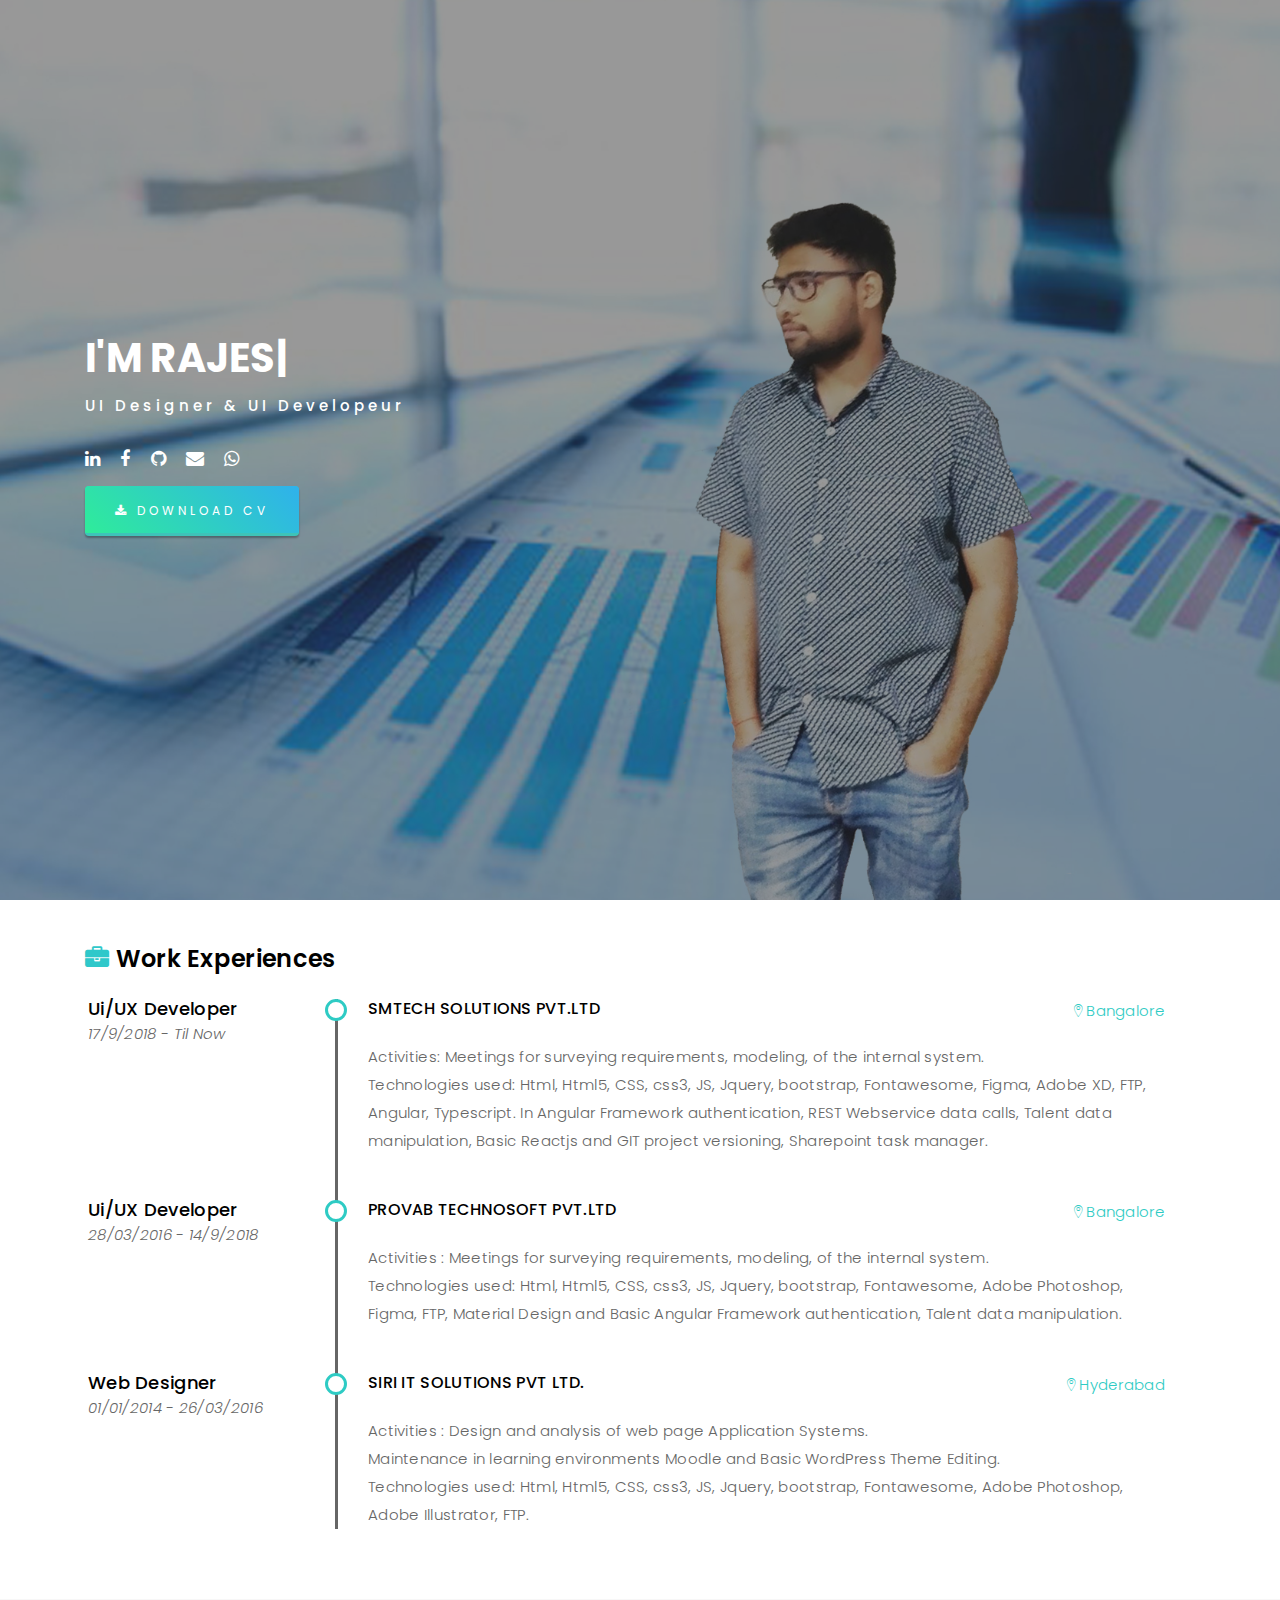
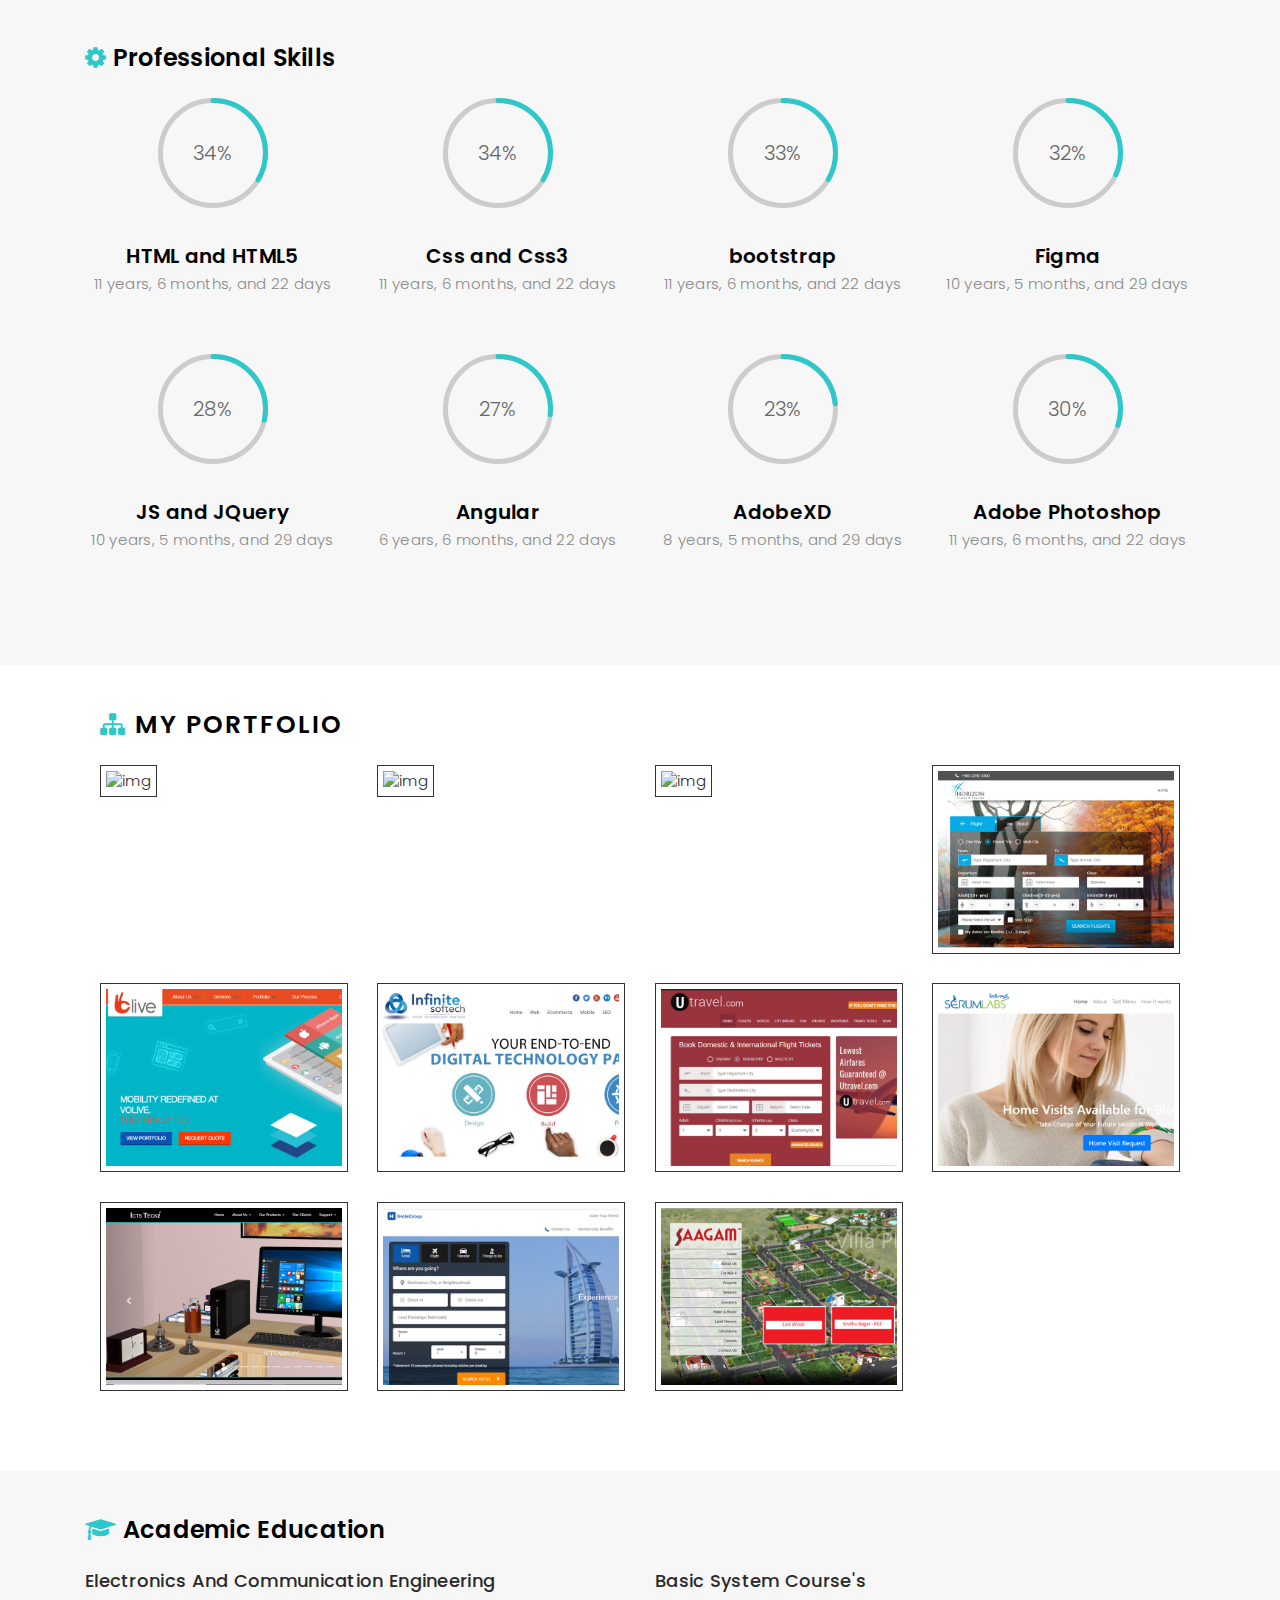
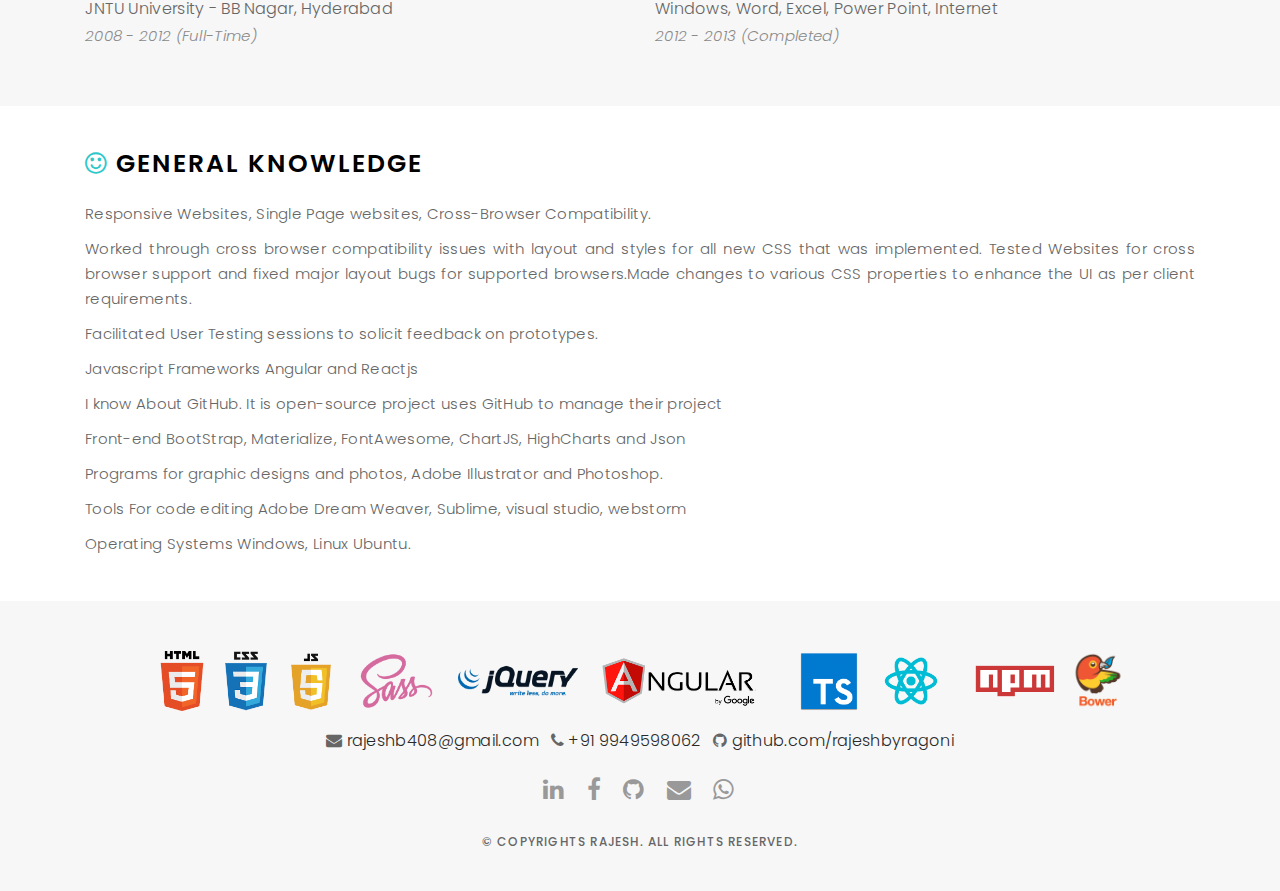
==== commit 20fcf78a: "d" ====
--- a/index.html
+++ b/index.html
@@ -369,7 +369,7 @@
           <div class="col-lg-3 col-md-6 portfolio-thumbnail all branding uikits webdesign">
 
             <a href="https://rawdatravel.az/" target="_blank">
-              <img src="images/trl.jpg" alt="img">
+              <img src="images/portfolio/trl.jpg" alt="img">
             </a>
 
           </div>
@@ -378,7 +378,7 @@
           <div class="col-lg-3 col-md-6 portfolio-thumbnail all branding uikits webdesign">
 
             <a href="https://falcontravel.ca/" target="_blank">
-              <img src="images/trl2.jpg" alt="img">
+              <img src="images/portfolio/trl2.jpg" alt="img">
             </a>
 
           </div>
@@ -387,7 +387,7 @@
           <div class="col-lg-3 col-md-6 portfolio-thumbnail all branding uikits webdesign">
 
             <a href="http://gogoholidays.com/" target="_blank">
-              <img src="images/trl3.jpg" alt="img">
+              <img src="images/portfolio/trl3.jpg" alt="img">
             </a>
 
           </div>
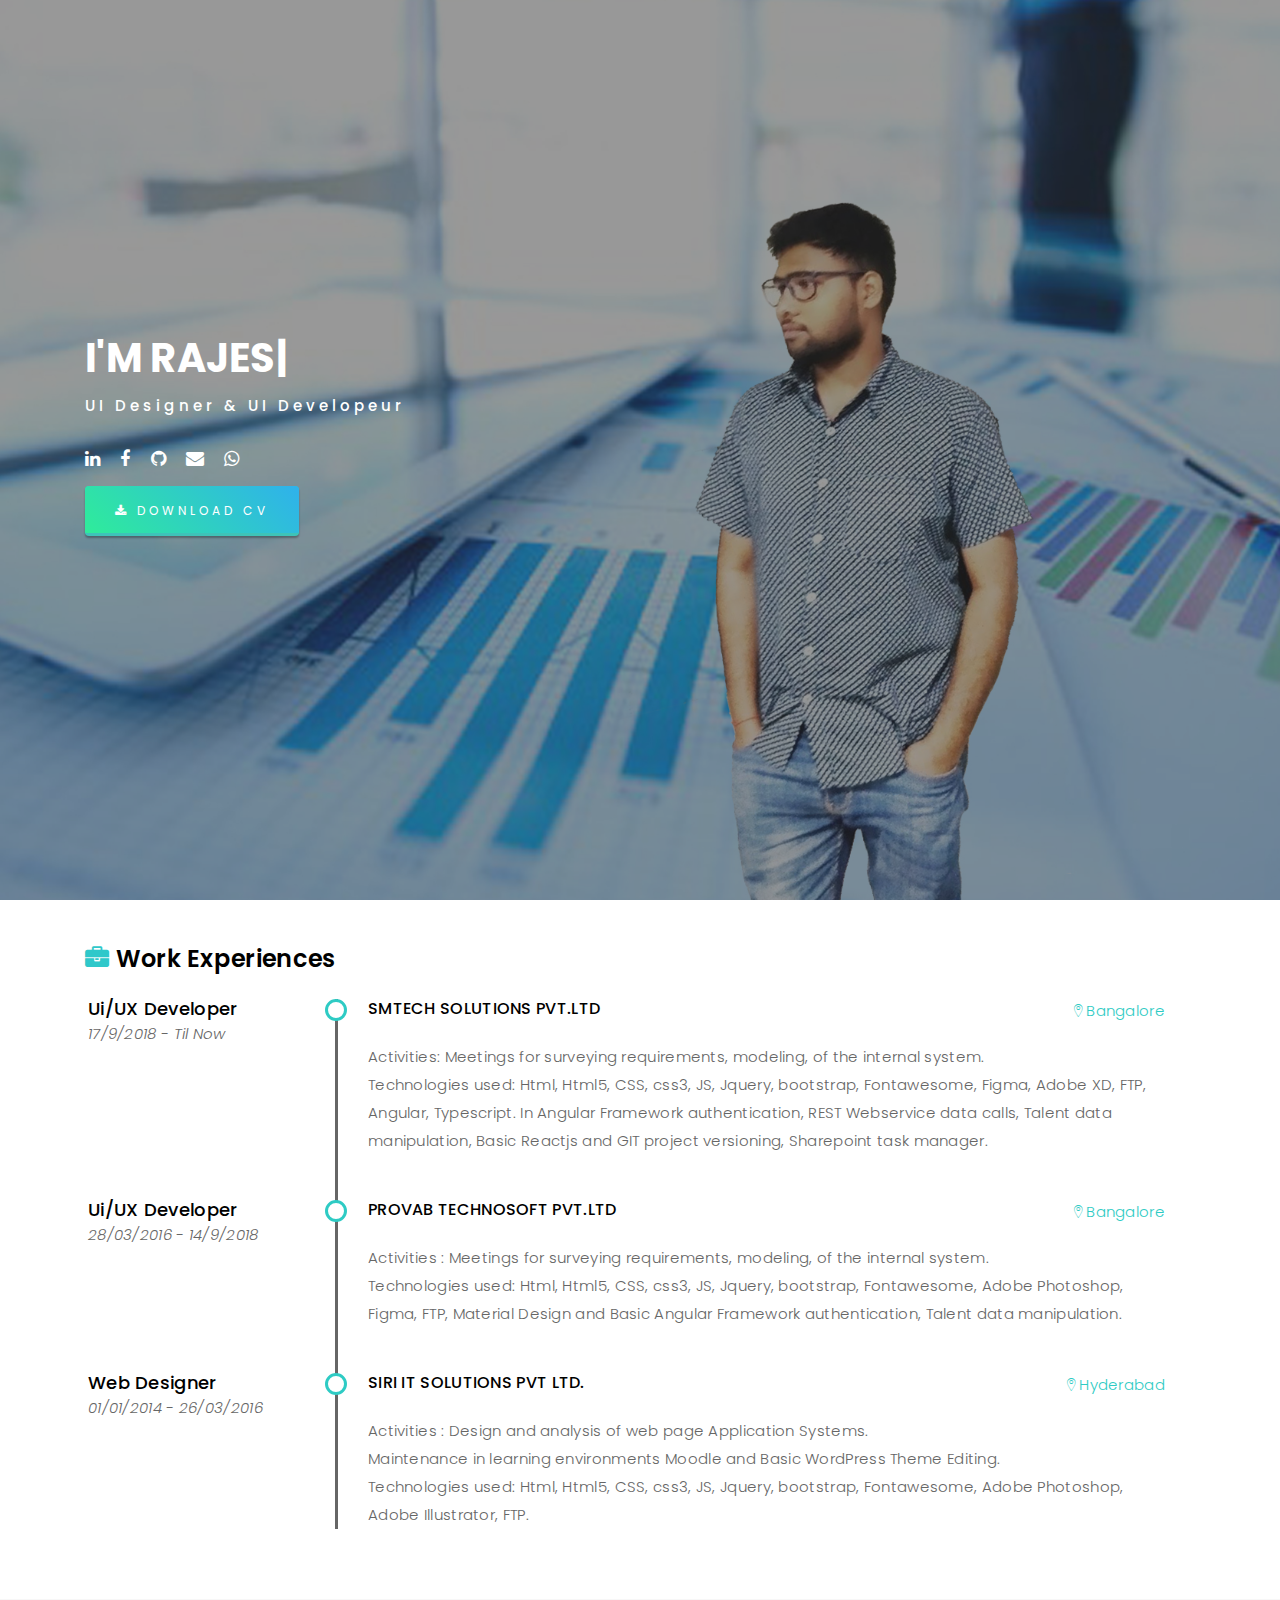
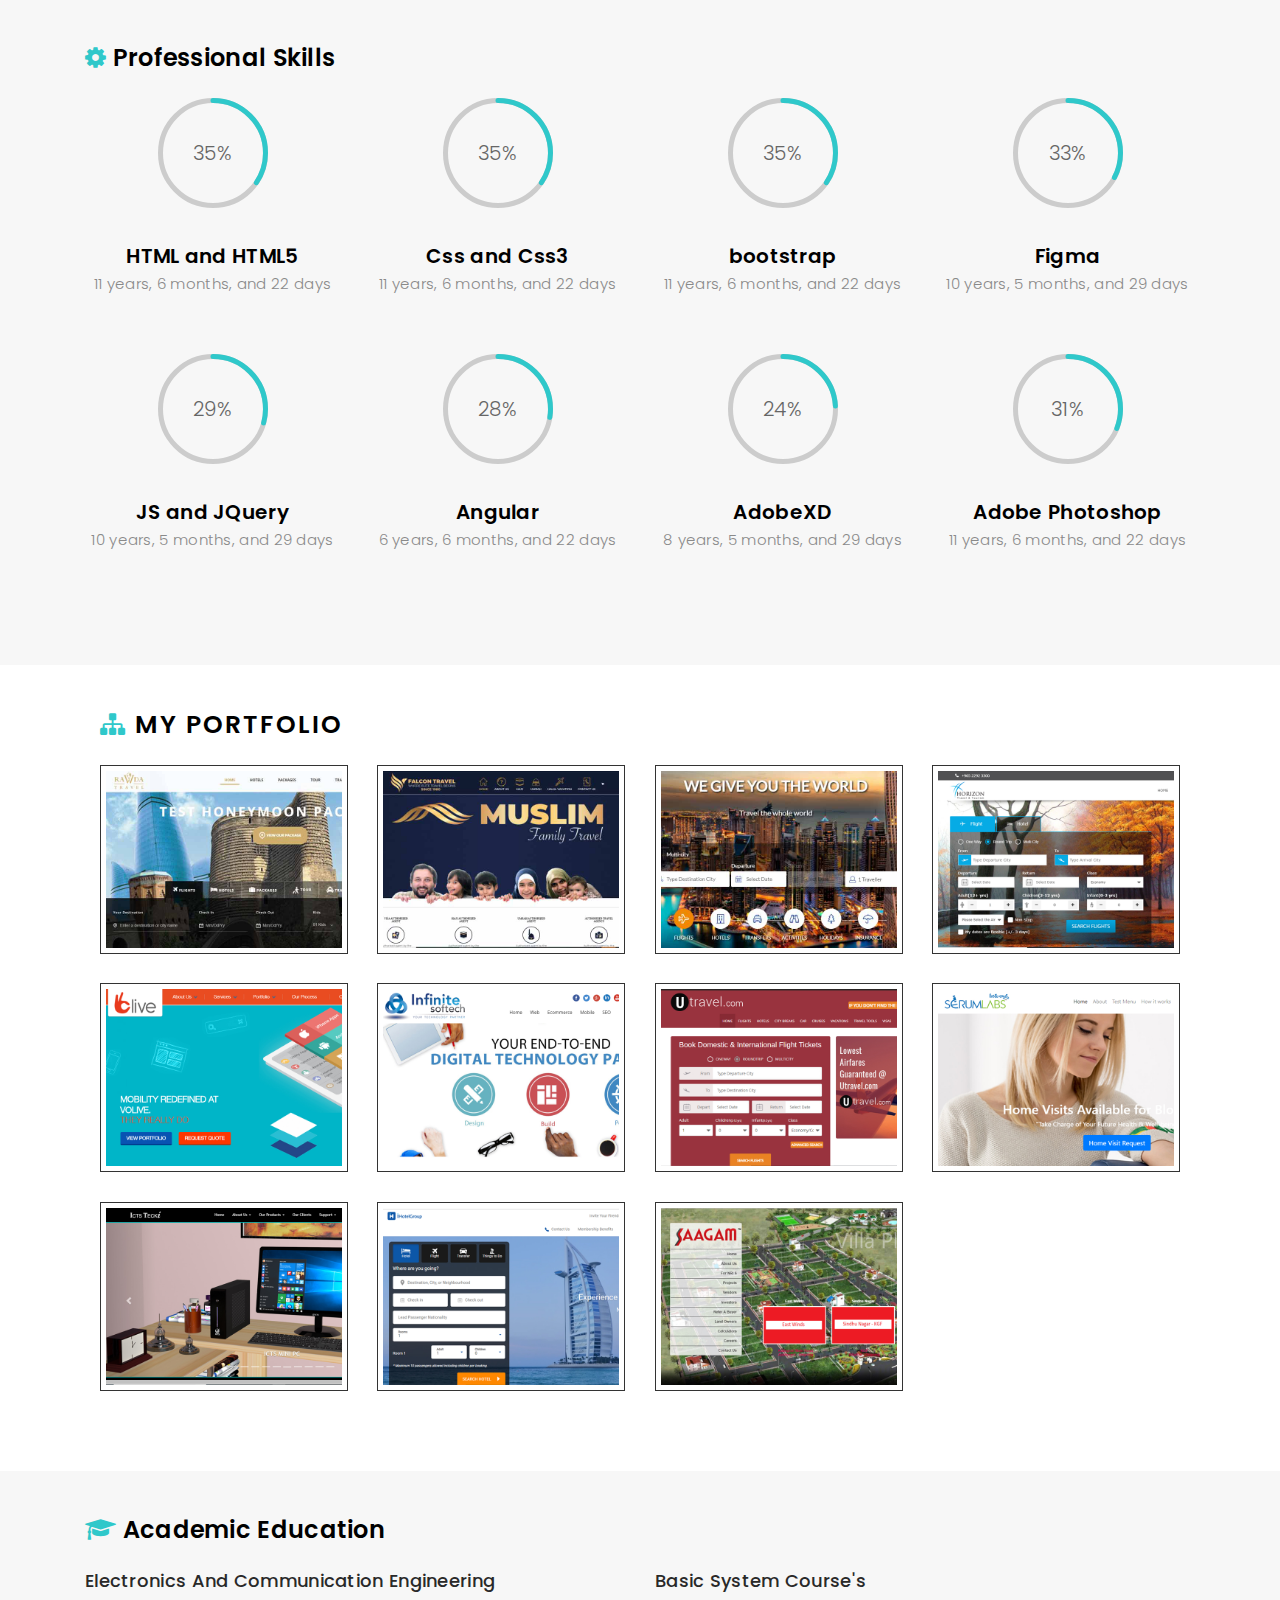
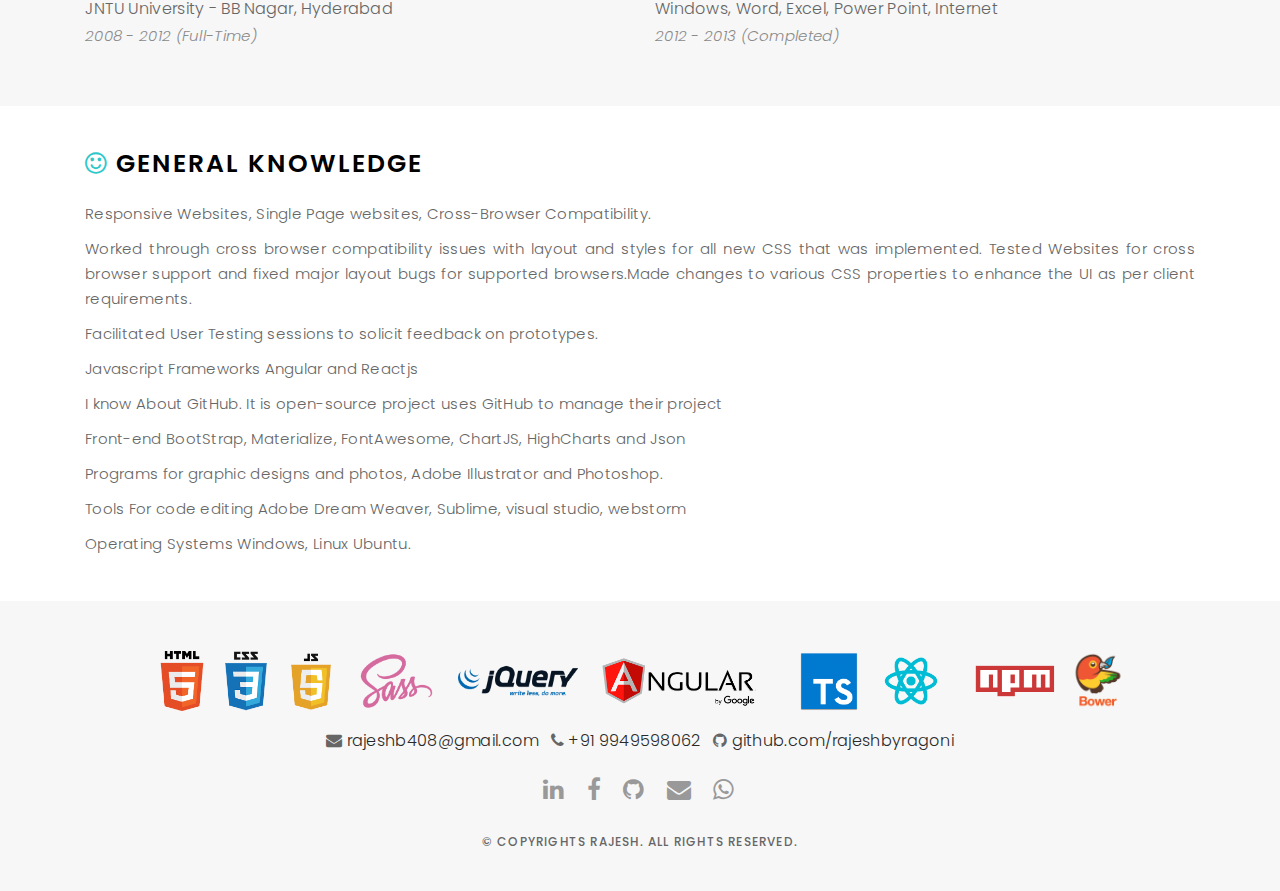
==== commit 36683f2b: "dd" ====
--- a/index.html
+++ b/index.html
@@ -369,7 +369,7 @@
           <div class="col-lg-3 col-md-6 portfolio-thumbnail all branding uikits webdesign">
 
             <a href="https://rawdatravel.az/" target="_blank">
-              <img src="images/portfolio/trl.jpg" alt="img">
+              <img src="images/portfolio/rtl.jpg" alt="img">
             </a>
 
           </div>
@@ -378,7 +378,7 @@
           <div class="col-lg-3 col-md-6 portfolio-thumbnail all branding uikits webdesign">
 
             <a href="https://falcontravel.ca/" target="_blank">
-              <img src="images/portfolio/trl2.jpg" alt="img">
+              <img src="images/portfolio/rtl2.jpg" alt="img">
             </a>
 
           </div>
@@ -387,7 +387,7 @@
           <div class="col-lg-3 col-md-6 portfolio-thumbnail all branding uikits webdesign">
 
             <a href="http://gogoholidays.com/" target="_blank">
-              <img src="images/portfolio/trl3.jpg" alt="img">
+              <img src="images/portfolio/rtl3.jpg" alt="img">
             </a>
 
           </div>
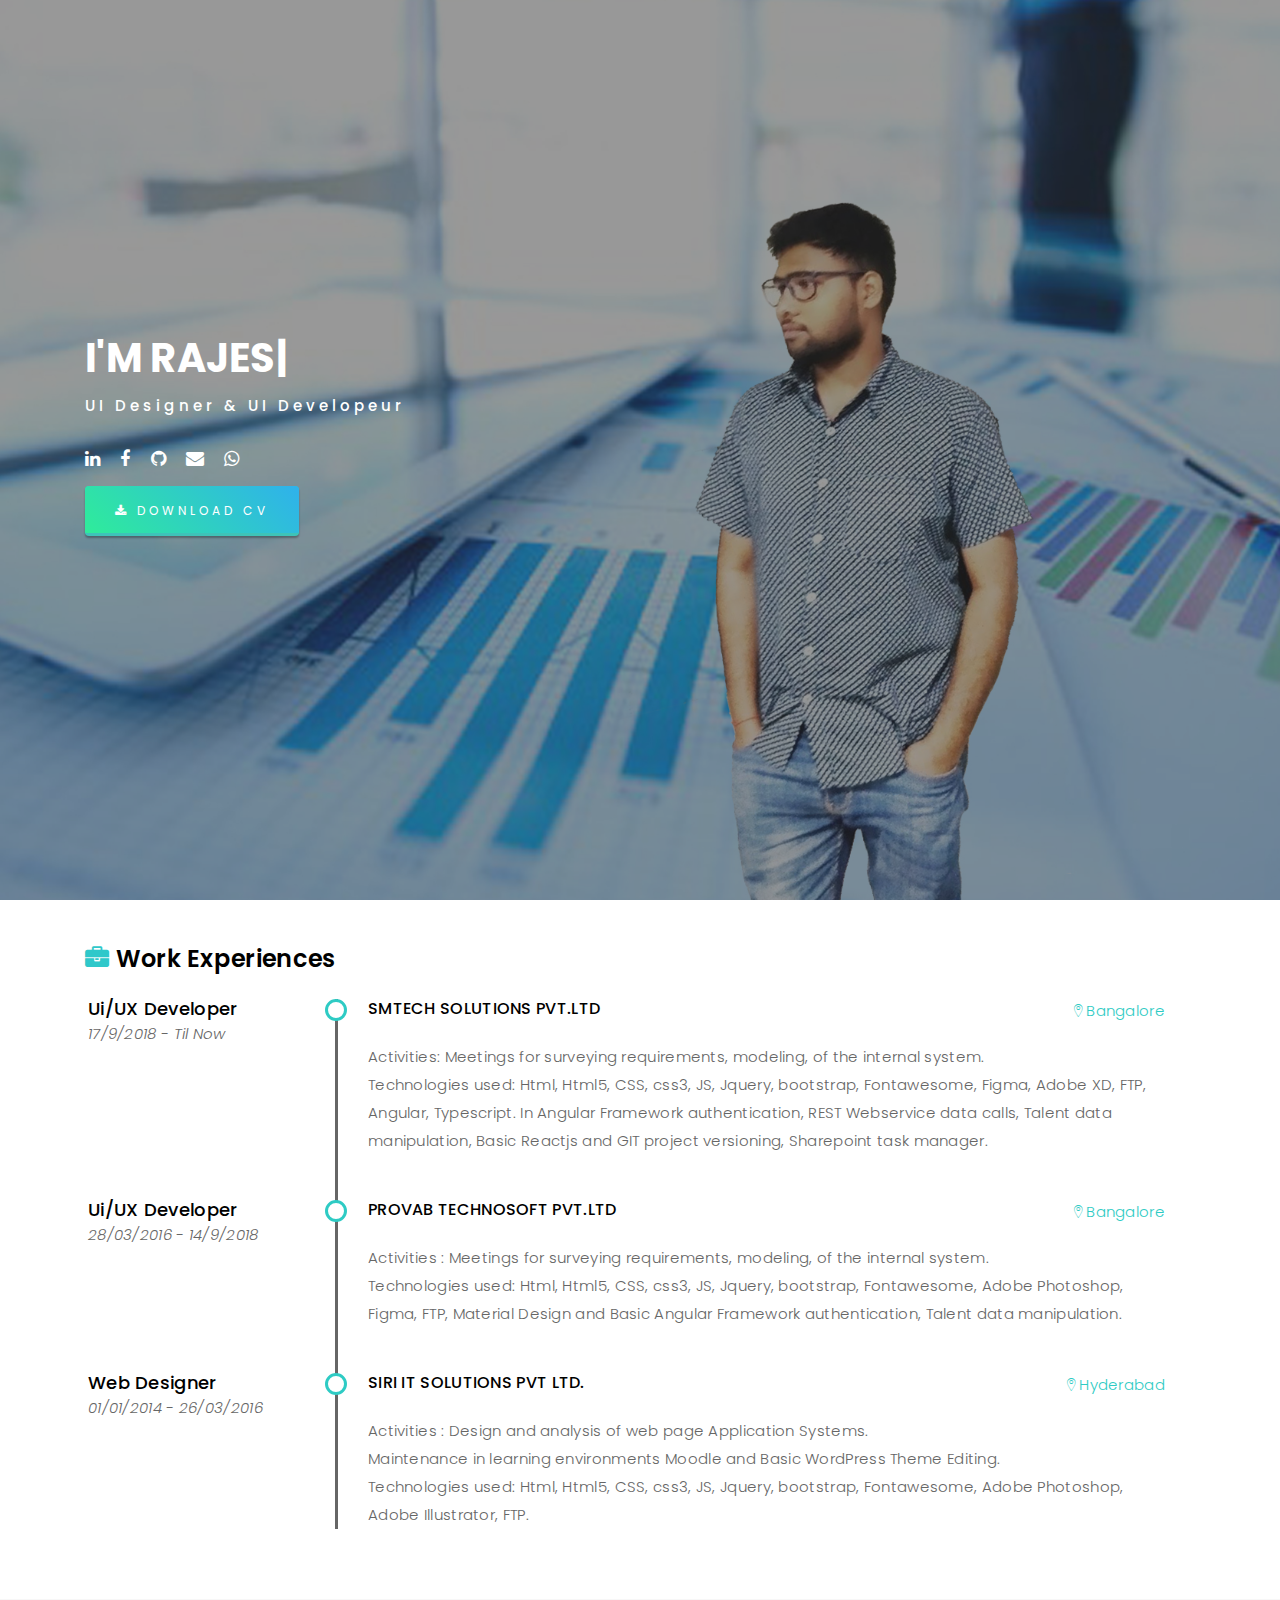
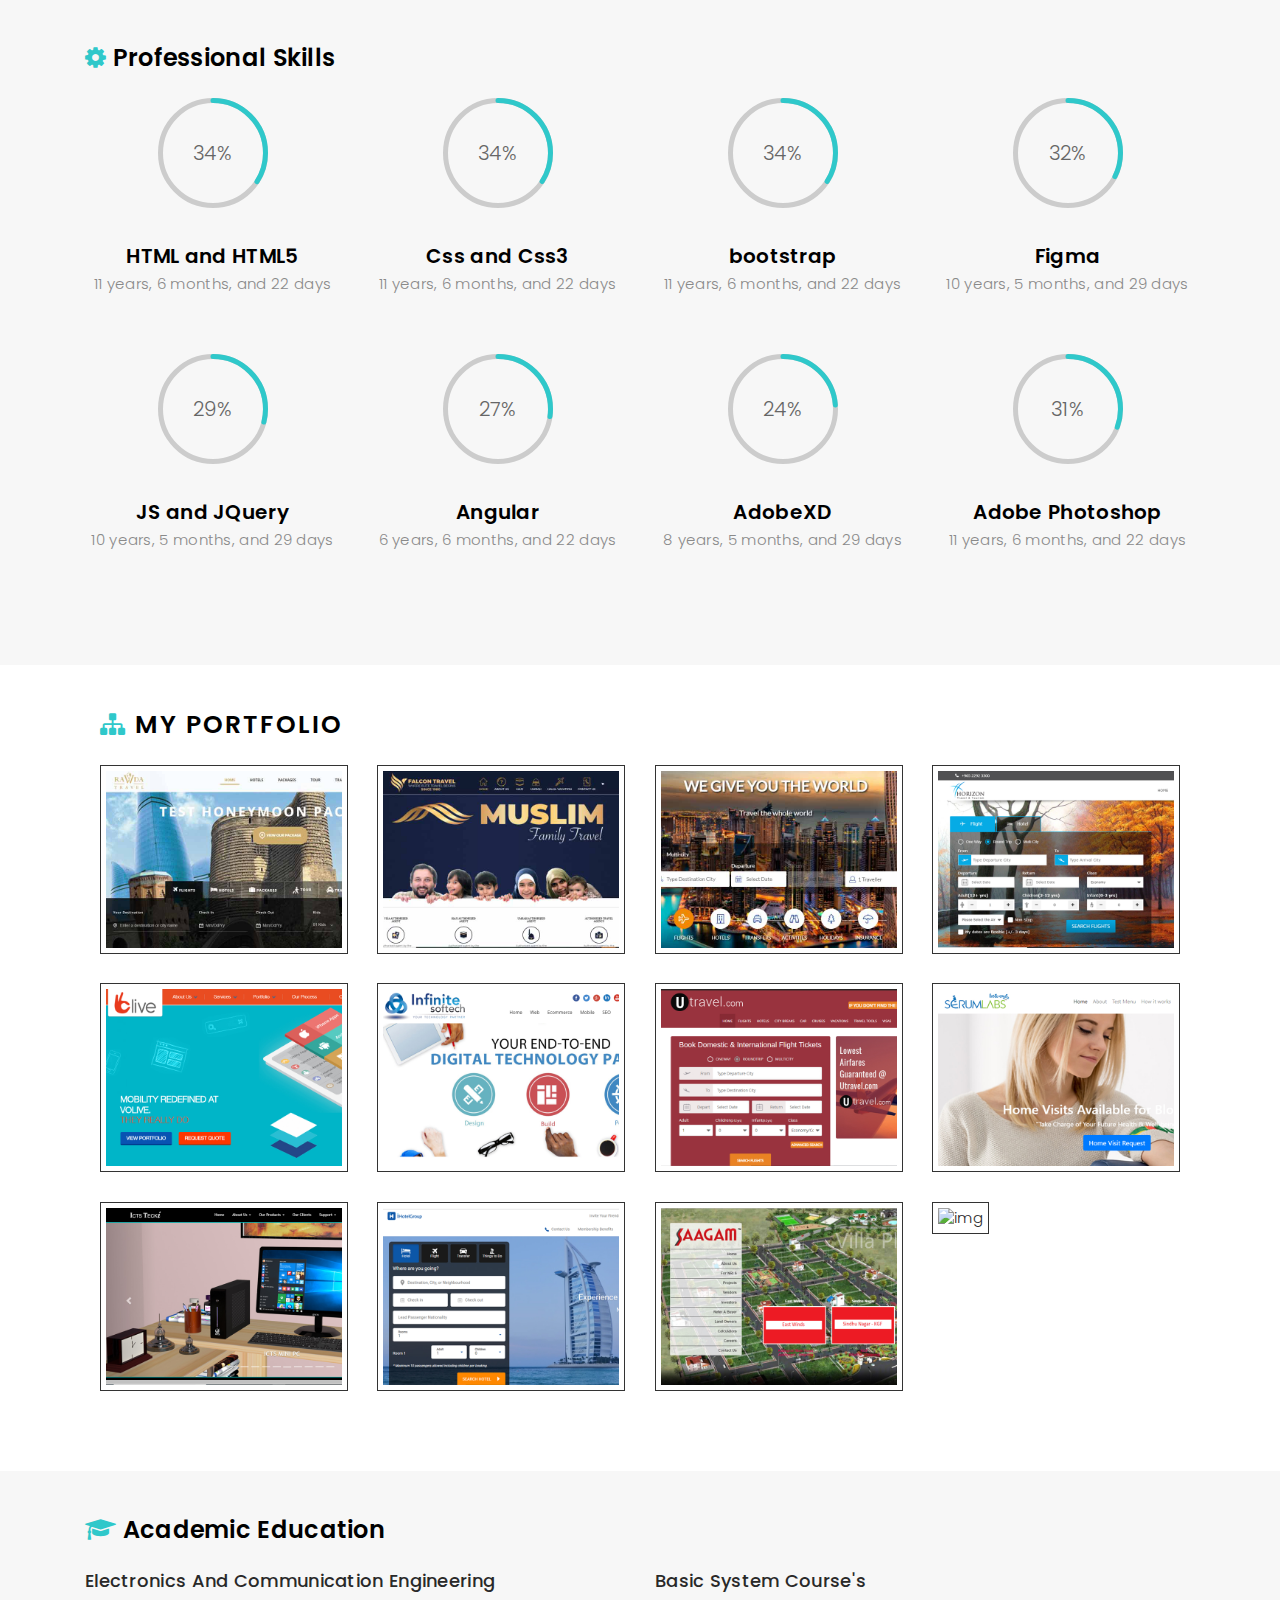
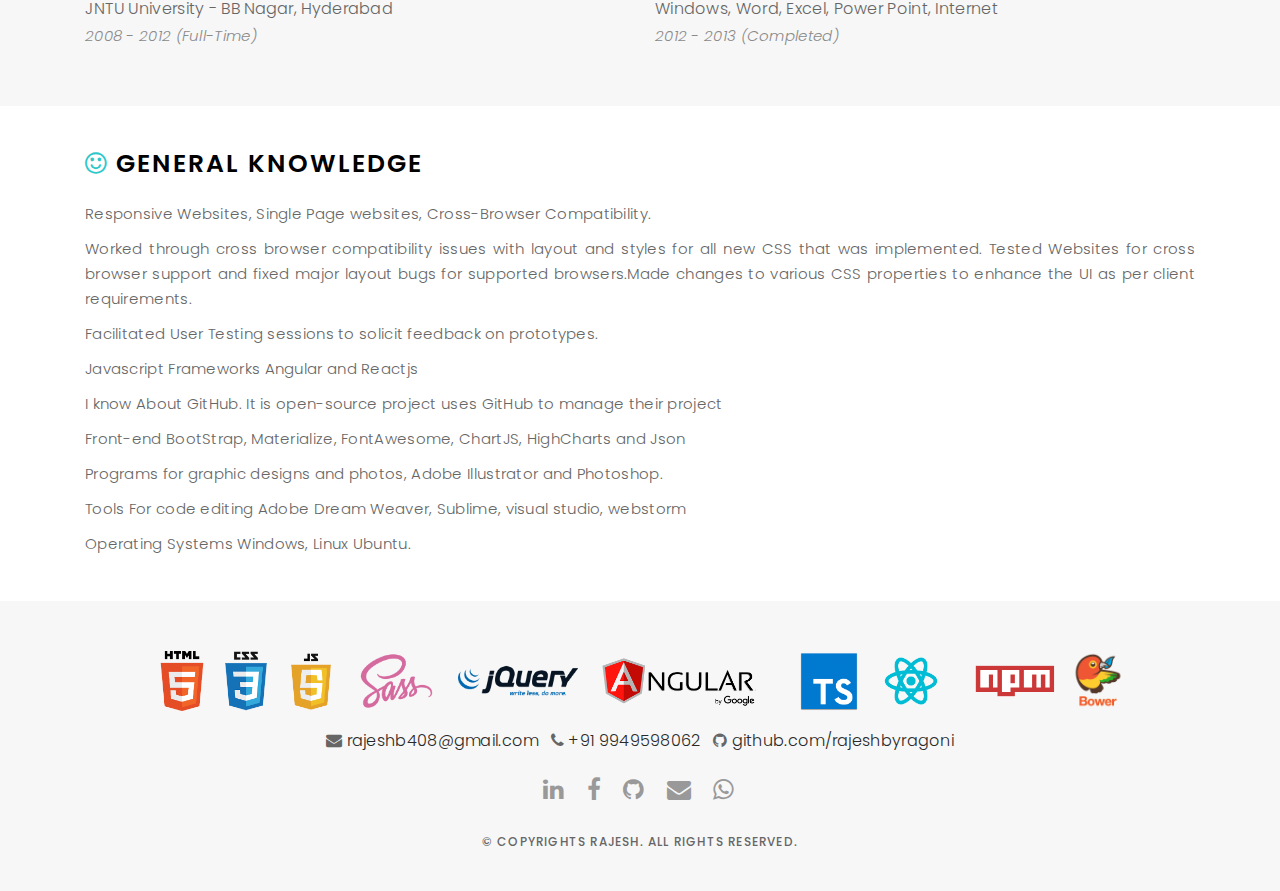
==== commit 5bad87c0: "nn" ====
--- a/index.html
+++ b/index.html
@@ -438,6 +438,12 @@
     <div class="col-lg-3 col-md-6 portfolio-thumbnail all mockups uikits webdesign">
       <a href="http://saagam.com/" target="_blank">
         <img src="images/portfolio/3.jpg" alt="img">
+      </a>
+    </div>
+          
+          <div class="col-lg-3 col-md-6 portfolio-thumbnail all mockups uikits webdesign">
+      <a href="https://starhomeopathy.com/" target="_blank">
+        <img src="images/portfolio/rtl4.jpg" alt="img">
       </a>
     </div>
 
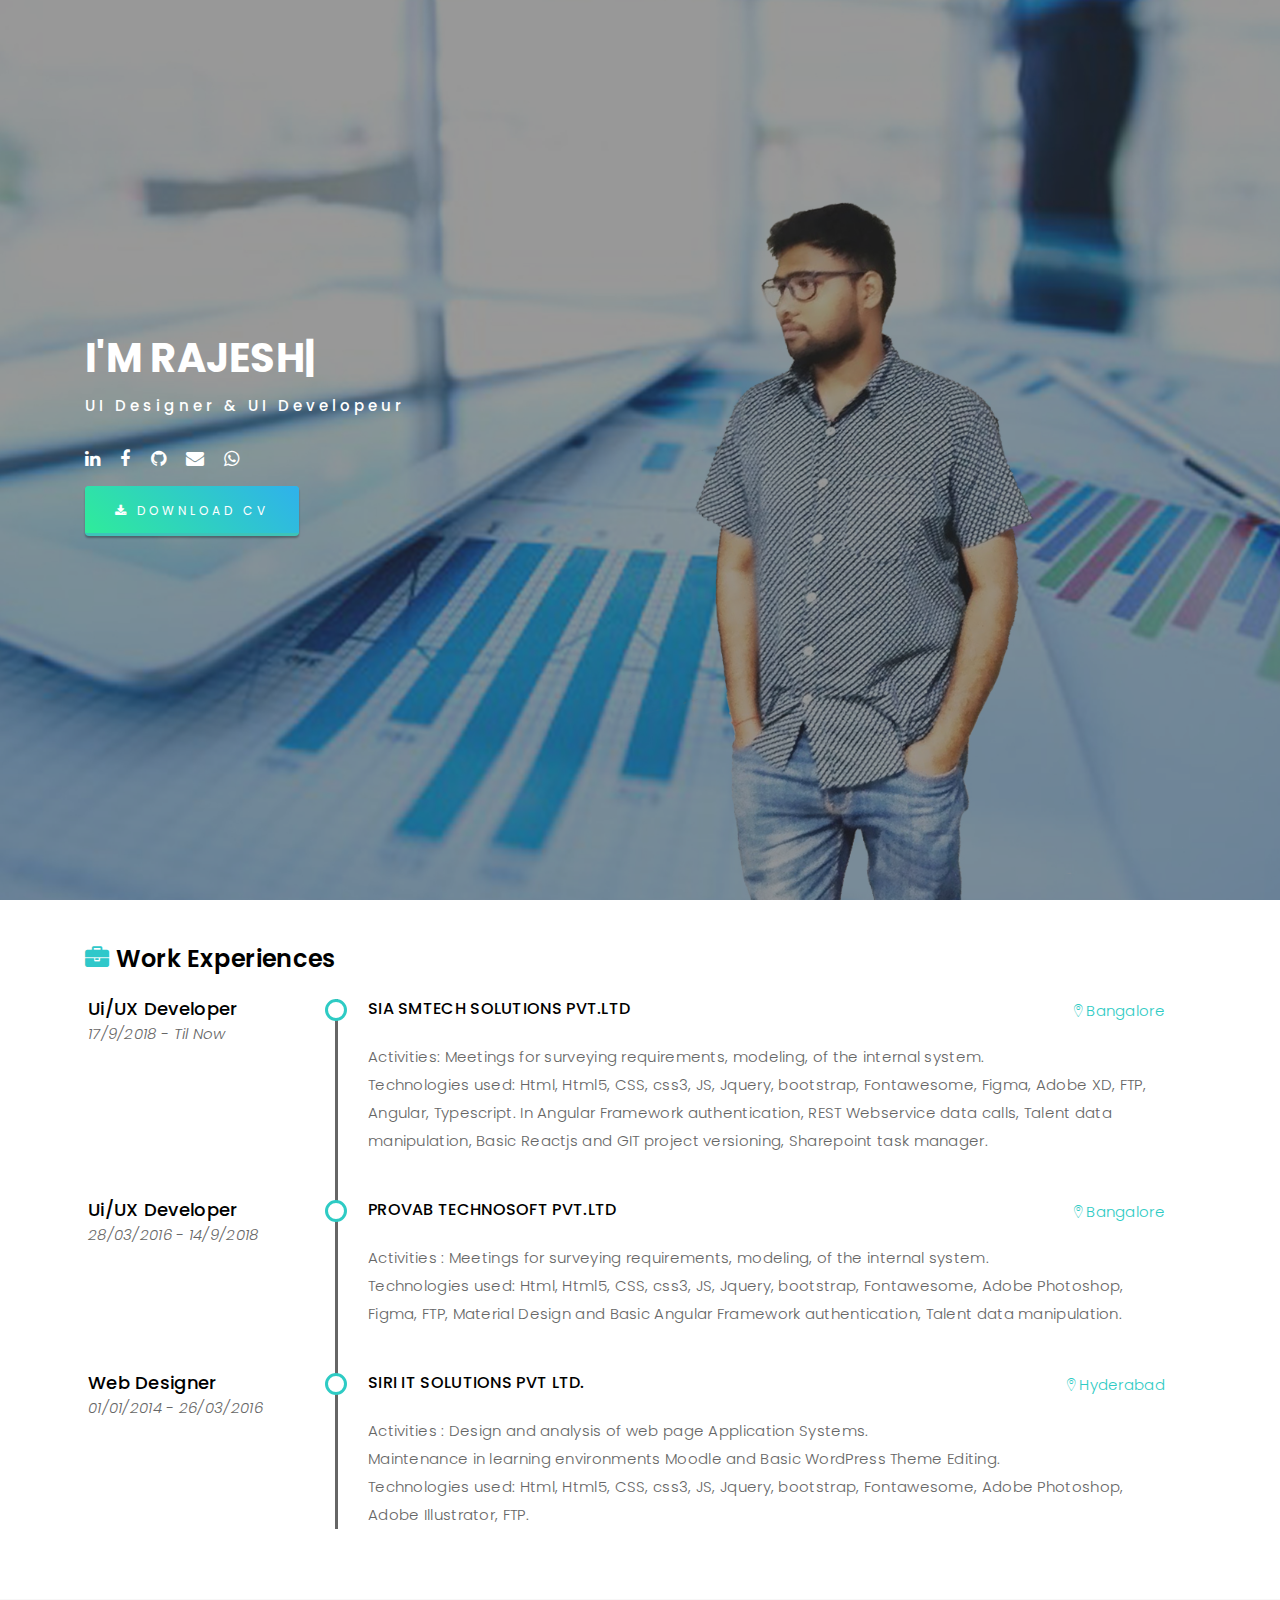
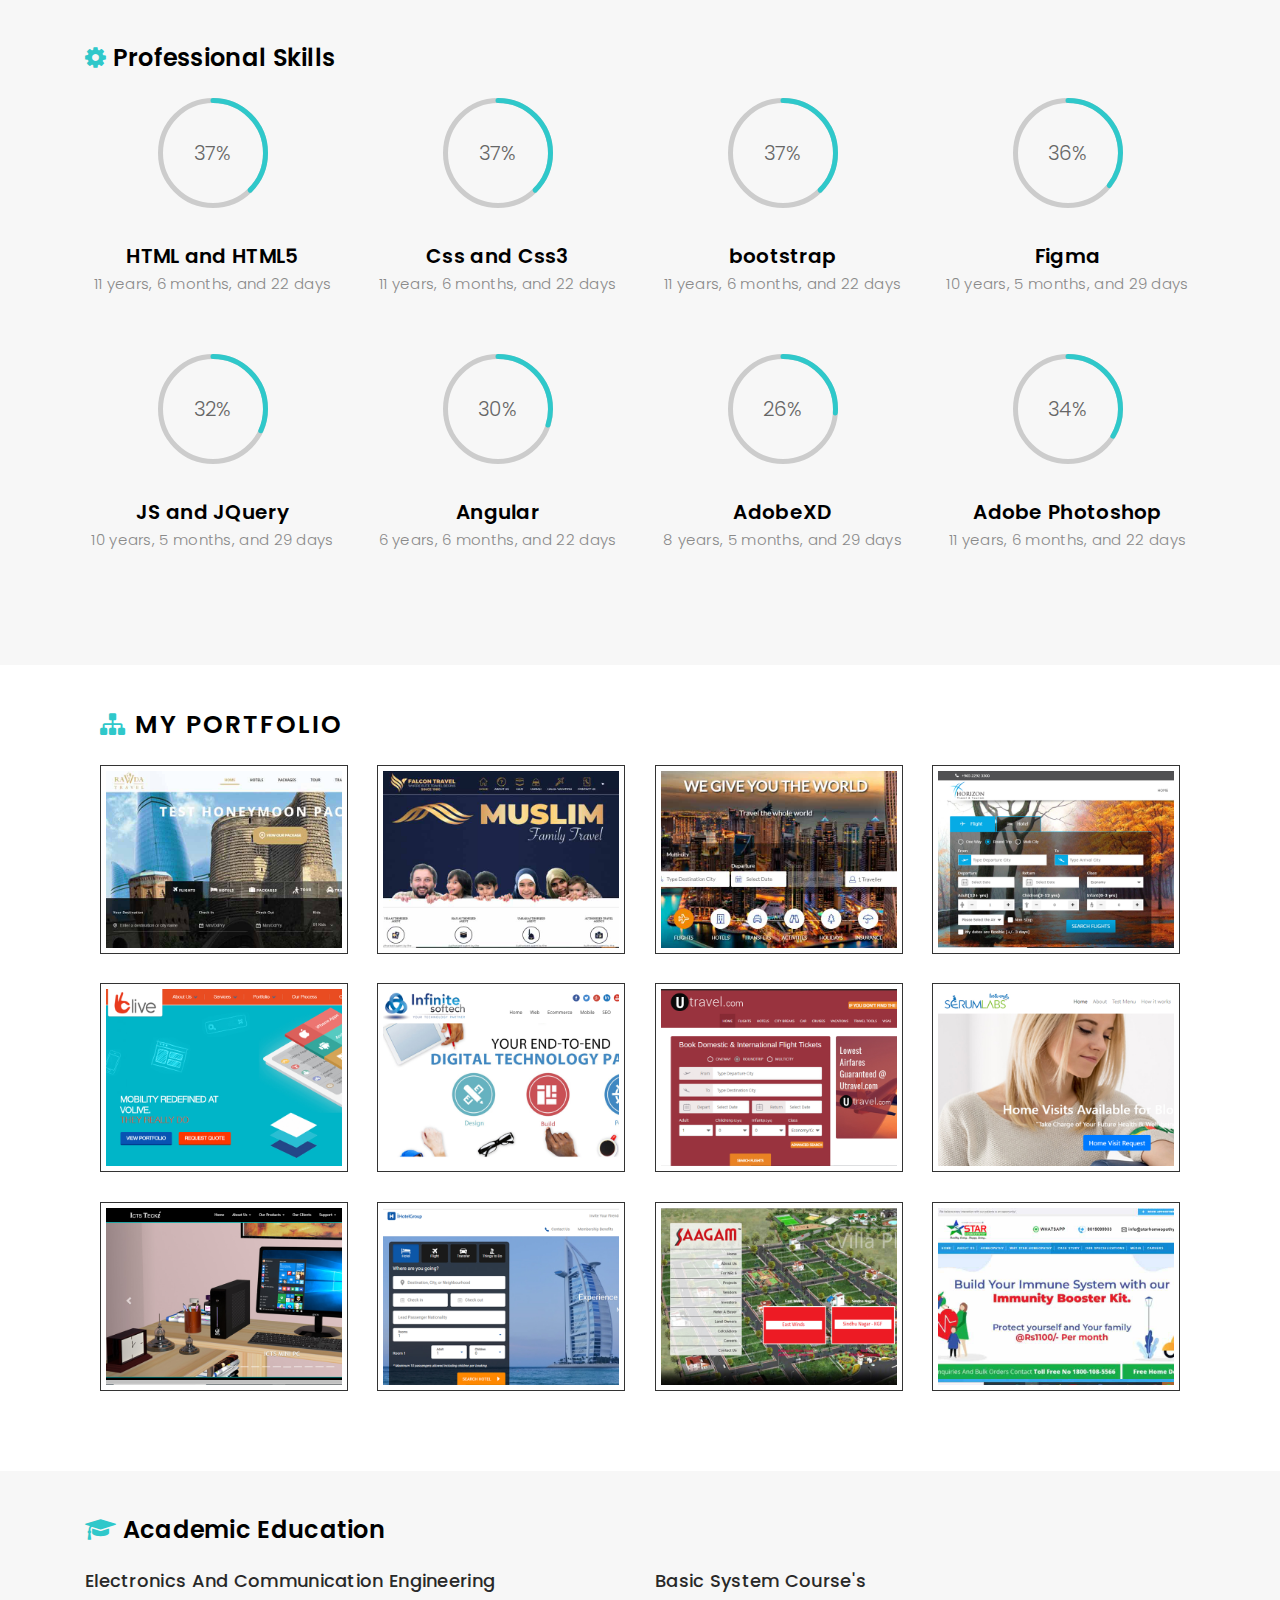
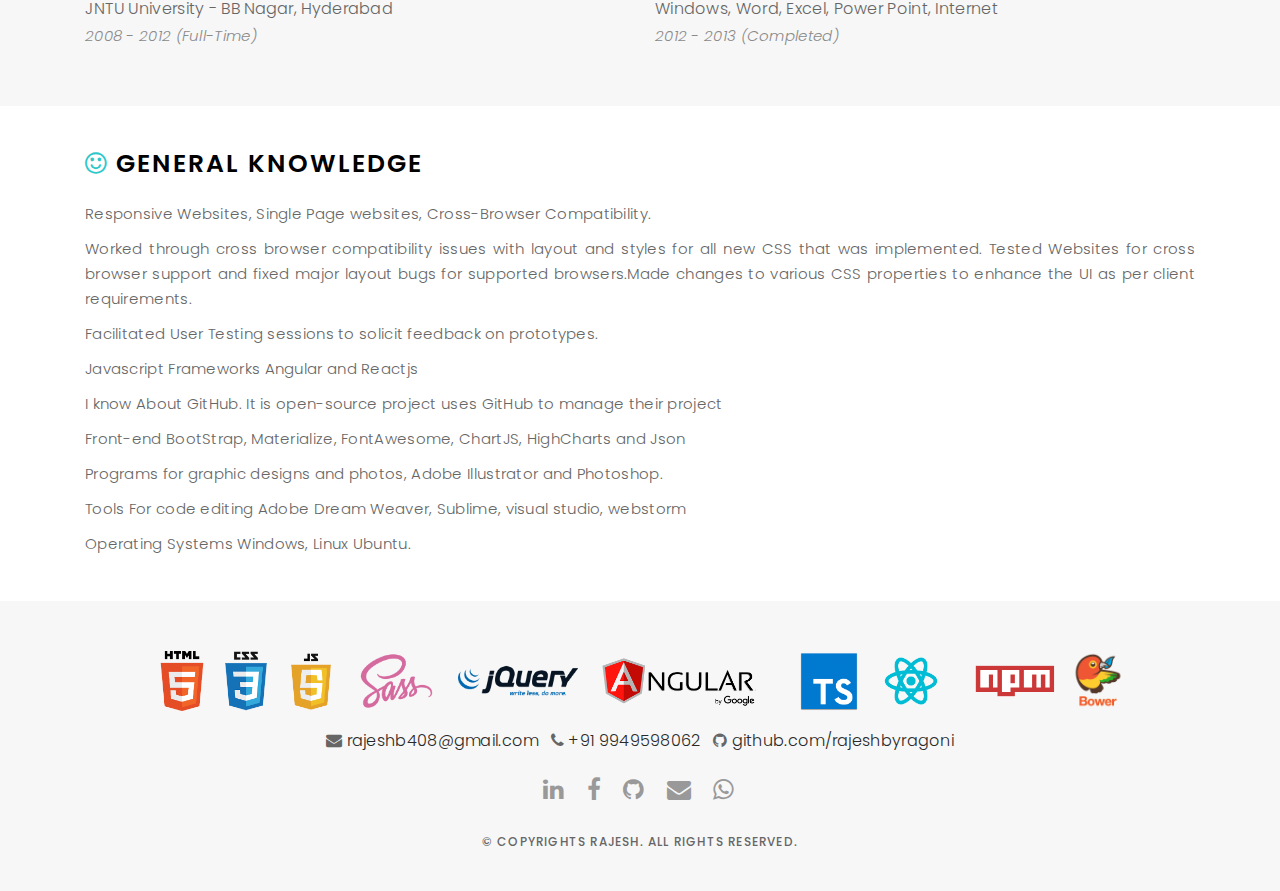
==== commit 5b4da31c: "ii" ====
--- a/index.html
+++ b/index.html
@@ -94,7 +94,7 @@
 
             <div class="item">
               <div class="work-place">
-                <h3 class="place">SMTECH SOLUTIONS PVT.LTD</h3>
+                <h3 class="place">SIA SMTECH SOLUTIONS PVT.LTD</h3>
                 <div class="location"><i class="ion-ios-location-outline" aria-hidden="true"></i> Bangalore</div>
               </div>
               <div class="job-meta">
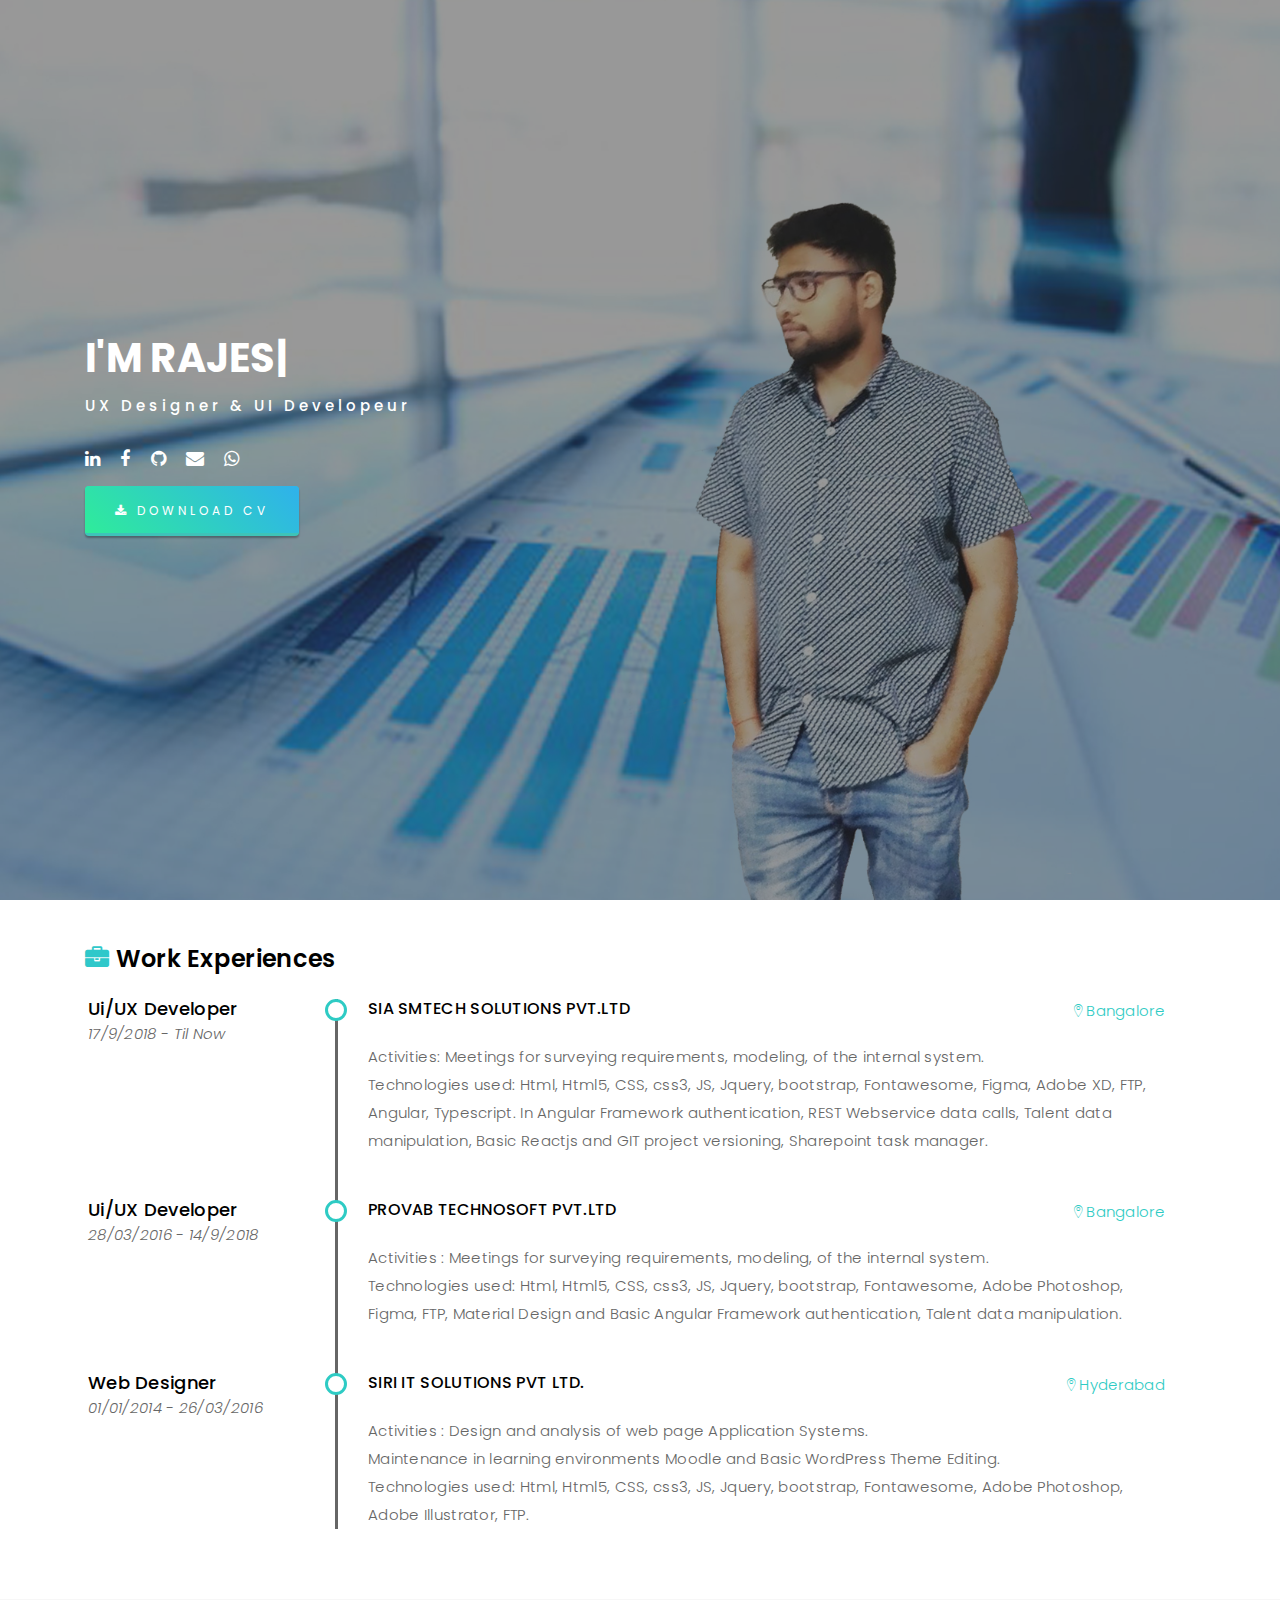
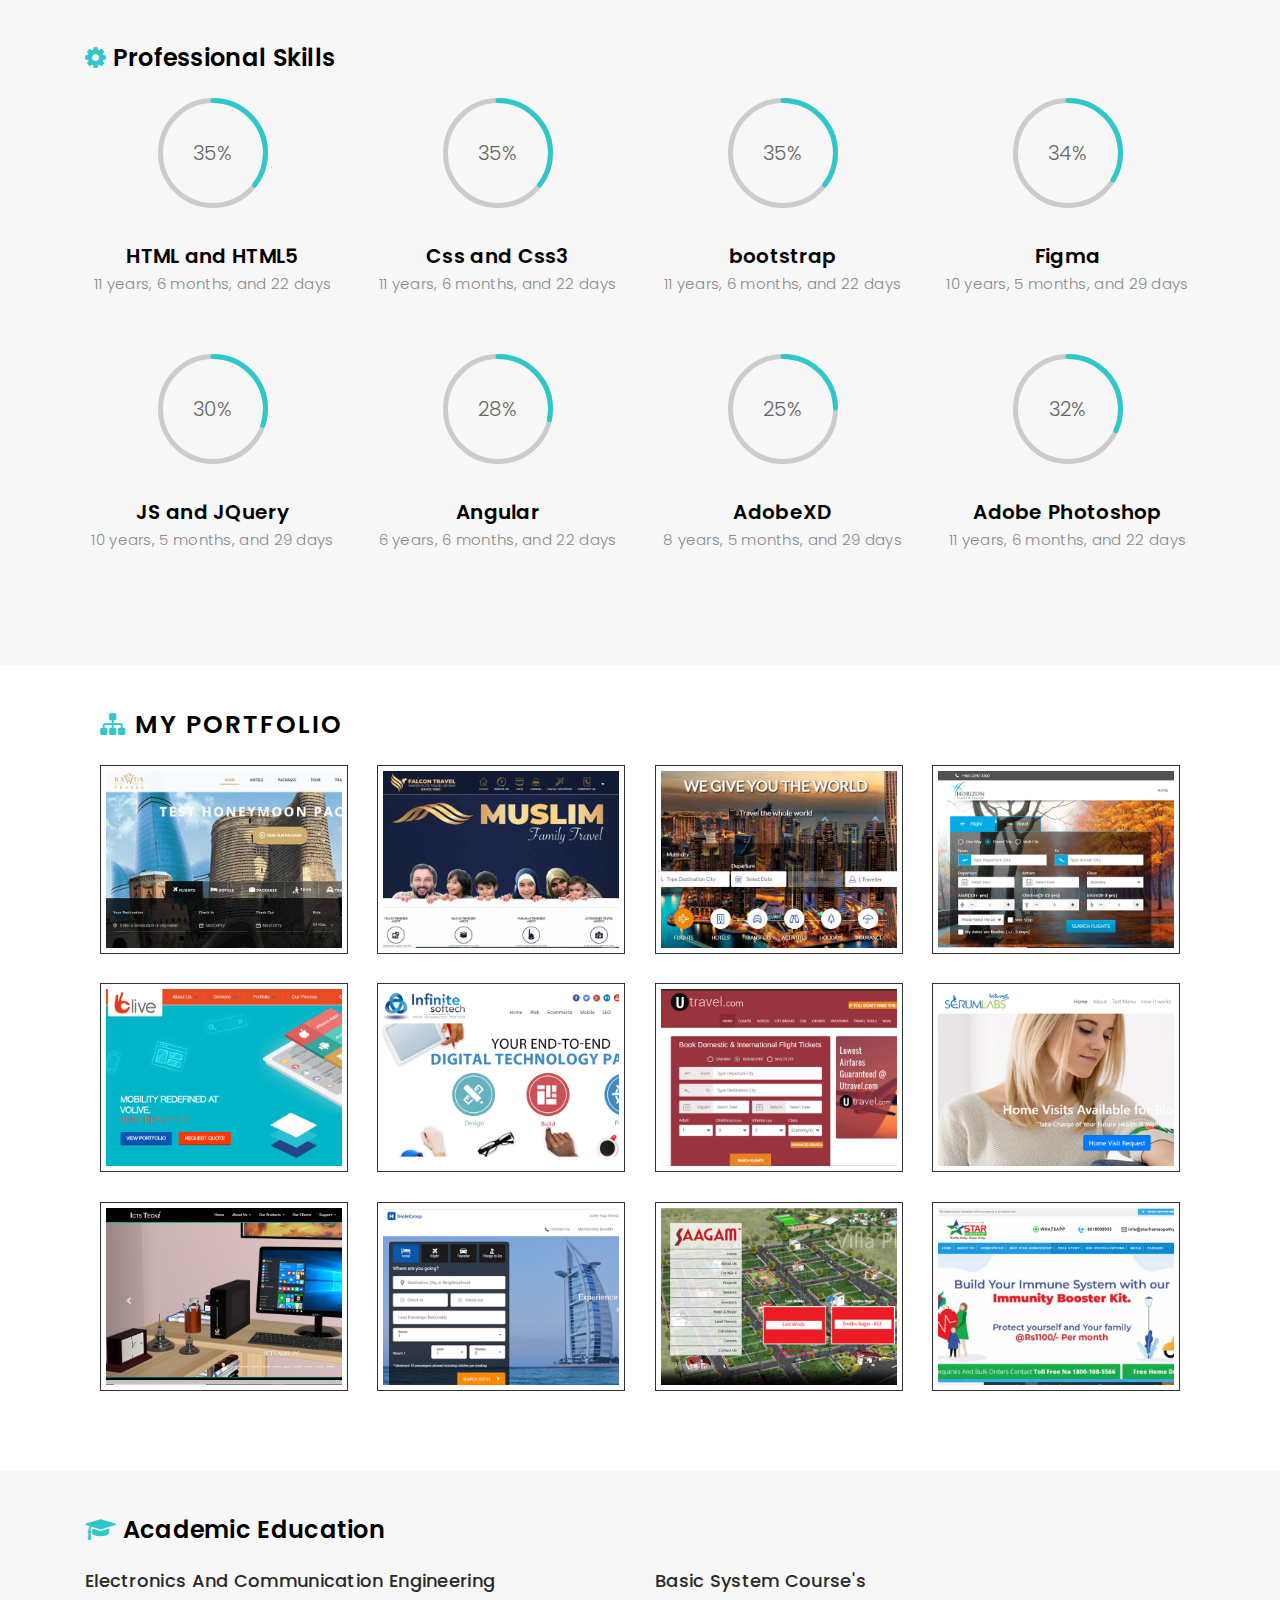
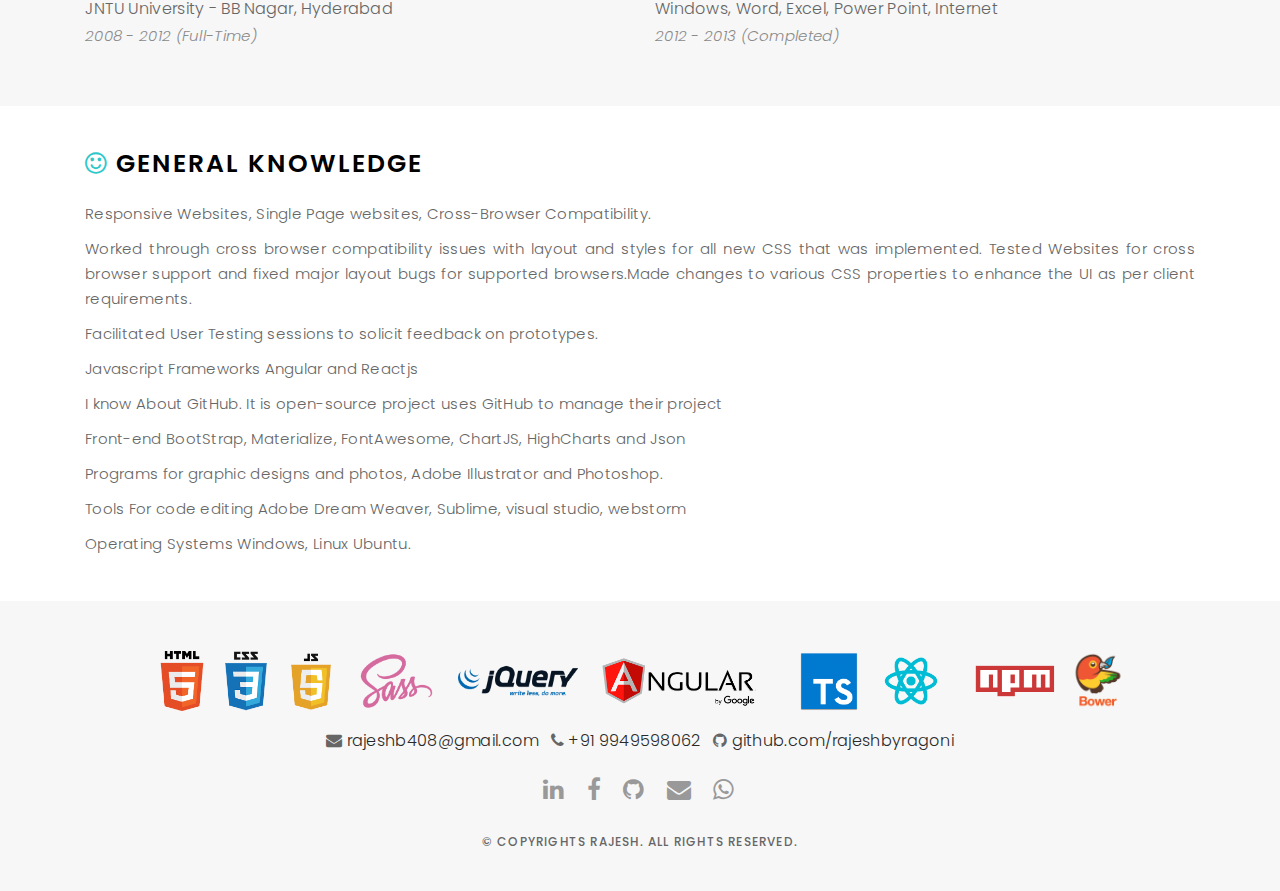
==== commit 28ffce2a: "Update index.html" ====
--- a/index.html
+++ b/index.html
@@ -47,7 +47,7 @@
           <li><a href="#portfolio" class="smoothScroll">Portfolio</a></li>
           <li><a href="#journal" class="smoothScroll">Blog</a></li>
           <li><a href="#contact" class="smoothScroll">Contact</a></li>
-          <li><a href="all.html" class="smoothScroll">FAQ's</a></li>
+          <!--li><a href="all.html" class="smoothScroll">FAQ's</a></li -->
         </ul>
 
       </div>
@@ -62,7 +62,7 @@
     <div class="container">
       <div class="header-content">
         <h1>I'm <span class="typed"></span></h1>
-        <p>UI Designer & UI Developeur</p>
+        <p>UX Designer & UI Developeur</p>
 
         <ul class="list-unstyled list-social">
           <li><a href="https://www.linkedin.com/in/rajesh-byragoni-94006670/" target="_blank"><i class="fa fa-linkedin"></i></a></li>
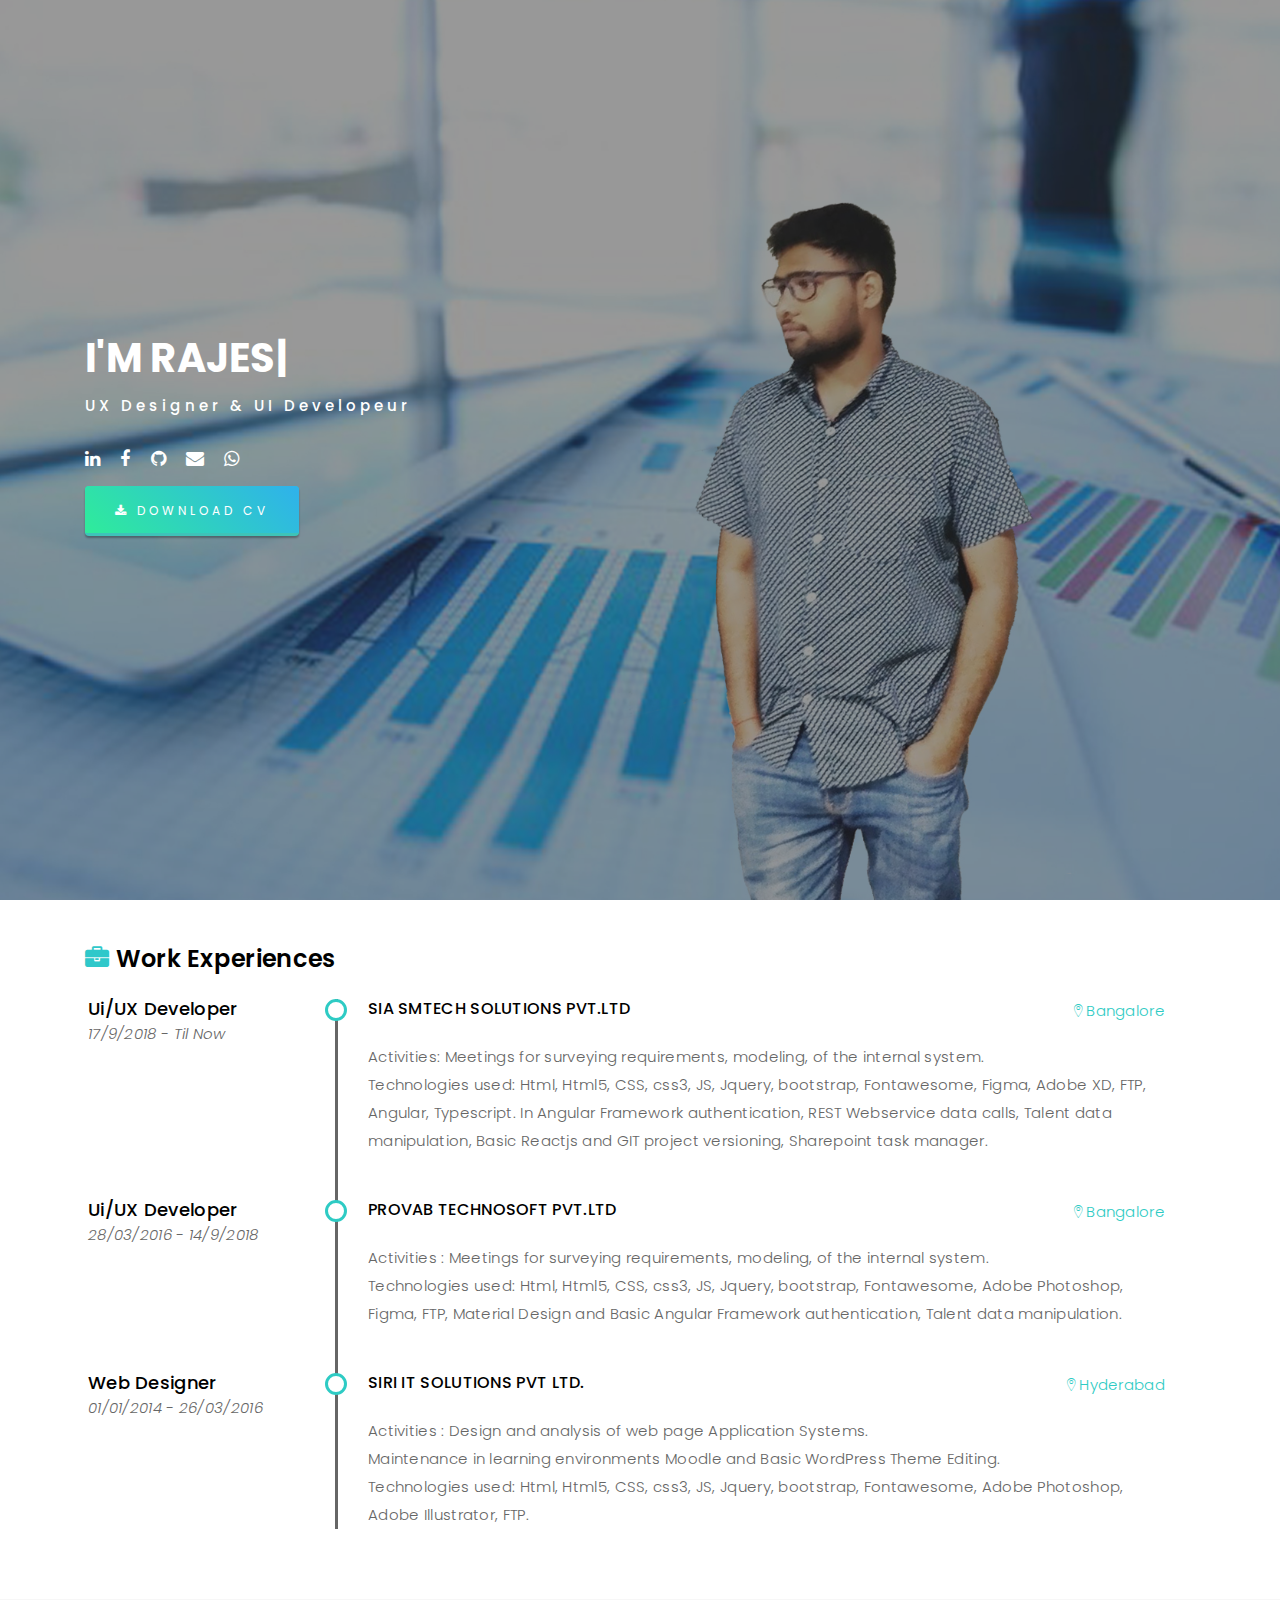
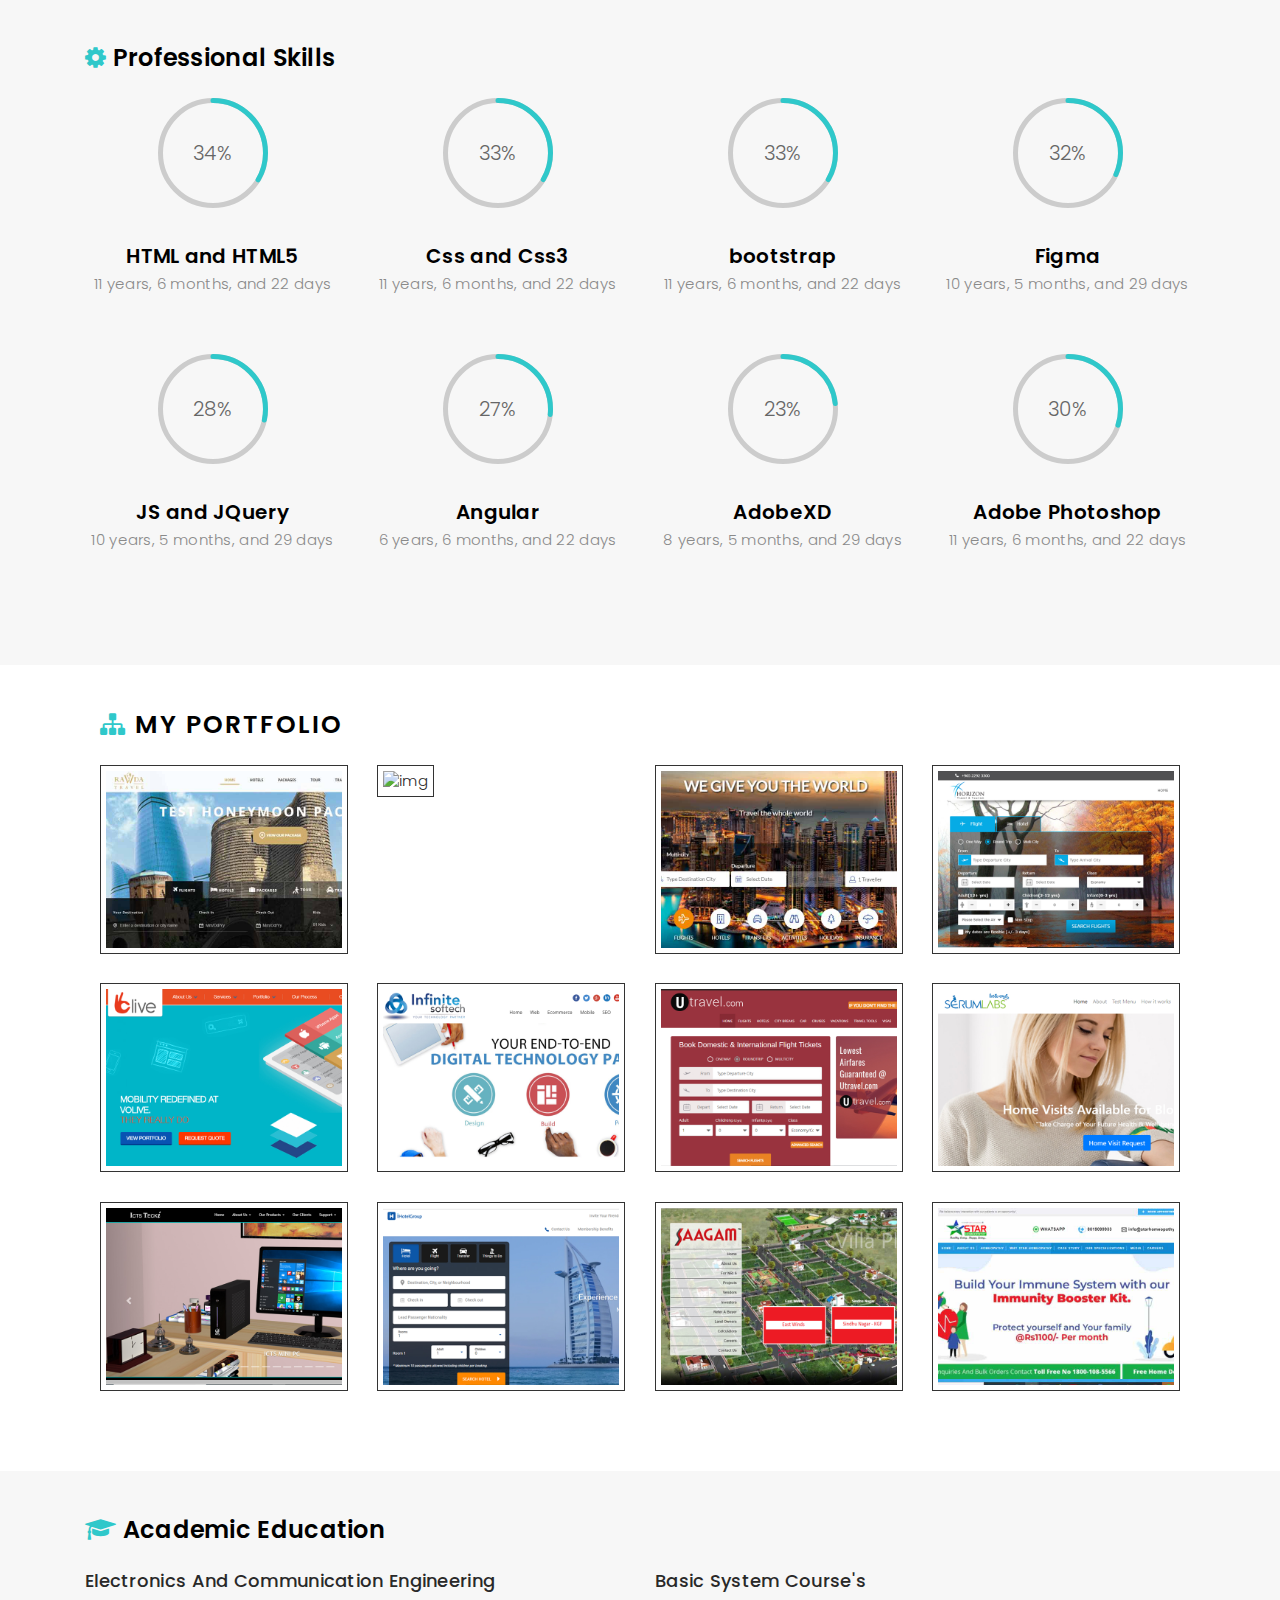
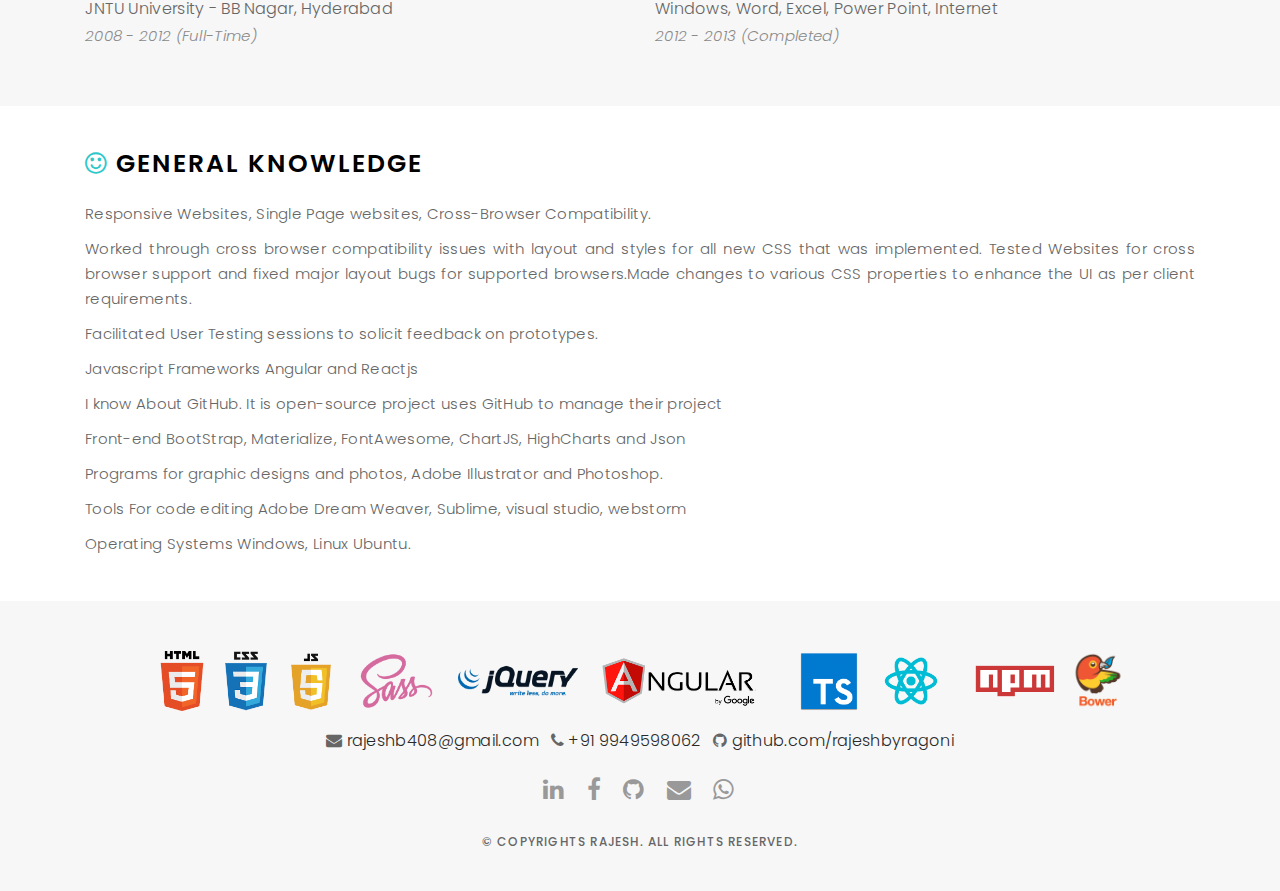
==== commit d5521769: "Update index.html" ====
--- a/index.html
+++ b/index.html
@@ -255,78 +255,7 @@
               <div class="level"> <span class="basic"></span></div>
             </div>
           </div> 
-                                  <!--   <div class="item col-12 col-md-3">
-                                        <div class="item-inner">
-                                            <div class="chart-easy-pie text-center">
-                                                <div class="chart-theme-1 chart" data-percent="75"><span>75</span>%
-                                                    <canvas height="110" width="110"></canvas>
-                                                </div>
-                                            </div>
-                                            <h4 class="skill-name">Adobe Illustrator</h4>
-                                            <div class="level">Intermediary, <span class="twoYear"></span></div>
-                                        </div>
-                                      </div>  -->
-                                   <!--  <div class="item col-12 col-md-3">
-                                        <div class="item-inner">
-                                            <div class="chart-easy-pie text-center">
-                                                <div class="chart-theme-1 chart" data-percent="70"><span>70</span>%
-                                                    <canvas height="110" width="110"></canvas>
-                                                </div>
-                                            </div>
-                                            <h4 class="skill-name">Swift</h4>
-                                            <div class="level">Intermediary, <span class="oneHalfYear"></span></div>
-                                        </div>
-                                      </div> -->
                                     </div>
-
-                              <!--  <p class="section-subtitle">Database</p>
-                                <div class="row">
-                                    <div class="item col-12 col-md-3">
-                                        <div class="item-inner">
-                                            <div class="chart-easy-pie text-center">
-                                                <div class="chart-theme-1 chart" data-percent="98"><span>98</span>%
-                                                    <canvas height="110" width="110"></canvas>
-                                                </div>
-                                            </div>
-                                            <h4 class="skill-name">MySql </h4>
-                                            <div class="level">Expert, <span class="basic"></span></div>
-                                        </div>
-                                    </div>
-                                    <div class="item col-12 col-md-3">
-                                        <div class="item-inner">
-                                            <div class="chart-easy-pie text-center">
-                                                <div class="chart-theme-1 chart" data-percent="85"><span>85</span>%
-                                                    <canvas height="110" width="110"></canvas>
-                                                </div>
-                                            </div>
-                                            <h4 class="skill-name">SQLite</h4>
-                                            <div class="level">Advanced, <span class="basic"></span></div>
-                                        </div>
-                                    </div>
-                                    <div class="item col-12 col-md-3">
-                                        <div class="item-inner">
-                                            <div class="chart-easy-pie text-center">
-                                                <div class="chart-theme-1 chart" data-percent="70"><span>70</span>%
-                                                    <canvas height="110" width="110"></canvas>
-                                                </div>
-                                            </div>
-                                            <h4 class="skill-name">MongoDB</h4>
-                                            <div class="level">Intermediary, <span class="oneYear"></span></div>
-                                        </div>
-                                    </div>
-                                    <div class="item col-12 col-md-3">
-                                        <div class="item-inner">
-                                            <div class="chart-easy-pie text-center">
-                                                <div class="chart-theme-1 chart" data-percent="70"><span>60</span>%
-                                                    <canvas height="110" width="110"></canvas>
-                                                </div>
-                                            </div>
-                                            <h4 class="skill-name">Firebase</h4>
-                                            <div class="level">Intermediary, <span class="oneYear"></span></div>
-                                        </div>
-                                    </div>
-                                  </div>  -->
-
 
 
                                 </div>
@@ -350,18 +279,6 @@
                                     <div class="section-title">
                                       <h2><i class="fa fa-sitemap"></i>  My Portfolio</h2>
                                     </div>
-<!--           <div class="portfolio-list">
-
-            <ul class="nav list-unstyled" id="portfolio-flters">
-              <li class="filter filter-active" data-filter=".all">all</li>
-              <li class="filter" data-filter=".branding">BACK-END</li>
-              <li class="filter" data-filter=".mockups">FRONT-END</li>
-              <li class="filter" data-filter=".uikits">MOBILE</li>
-              <li class="filter" data-filter=".webdesign">web design</li>
-              <li class="filter" data-filter=".photography">photography</li>
-            </ul>
-
-          </div> -->
         </div>
 
         <div class=" portfolio-container">
@@ -377,8 +294,8 @@
           
           <div class="col-lg-3 col-md-6 portfolio-thumbnail all branding uikits webdesign">
 
-            <a href="https://falcontravel.ca/" target="_blank">
-              <img src="images/portfolio/rtl2.jpg" alt="img">
+            <a href="http://india.bestorbit.com/web/" target="_blank">
+              <img src="images/portfolio/rtlk.jpg" alt="img">
             </a>
 
           </div>
@@ -537,30 +454,9 @@
         <img class="lazy" src="images/angularjs.png" data-original="images/angularjs.png" height="60">
         <img class="lazy" src="images/typescript.png" data-original="images/typescript.png" height="60">
         <img class="lazy" src="images/react.png" data-original="images/react.png" height="60">
-
-                                            <!--
-                                            <img class="lazy" src="images/php.png" data-original="images/php.png" height="60">
-                                            <img class="lazy" src="images/python.png" data-original="images/python.png" height="60">
-                                            <img class="lazy" src="images/ionic.png" data-original="images/ionic.png" height="60">
-                                            <img class="lazy" src="images/ruby.png" data-original="images/ruby.png" height="60">
-                                            <img class="lazy" src="images/mysql.png" data-original="images/mysql.png" height="60">
-                                            <img class="lazy" src="images/mariadb.png" data-original="images/mariadb.png" height="60">
-                                            <img class="lazy" src="images/postgres.png" data-original="images/postgres.png" height="60">
-                                            <img class="lazy" src="images/sqlite.png" data-original="images/sqlite.png" height="60">
-                                            <img class="lazy" src="images/mongodb.png" data-original="images/mongodb.png" height="60">
-                                            <img class="lazy" src="tecnologies/firebase.png" data-original="images/firebase.png" height="60">
-                                            <img class="lazy" src="images/composer.png" data-original="images/composer.png" height="60">
-                                          -->
-
-
-
                                           <img class="lazy" src="images/npm.png" data-original="images/npm.png" height="60">
                                           <img class="lazy" src="images/bower.png" data-original="images/bower.png" height="60">
-                                            <!--
-                                            <img class="lazy" src="images/api_restful.png" data-original="images/api_restful.png" height="60">
-                                            <img class="lazy" src="images/apache.png" ata-original="images/apache.png" height="60">
-                                            <img class="lazy" src="images/tomcat.png" data-original="images/tomcat.png" height="60">
-                                            <img class="lazy" src="images/nginx.png" data-original="images/nginx.png" height="60">-->
+                                  
                                           </div>
                                         </div>
                                         <ul class="list-inline">
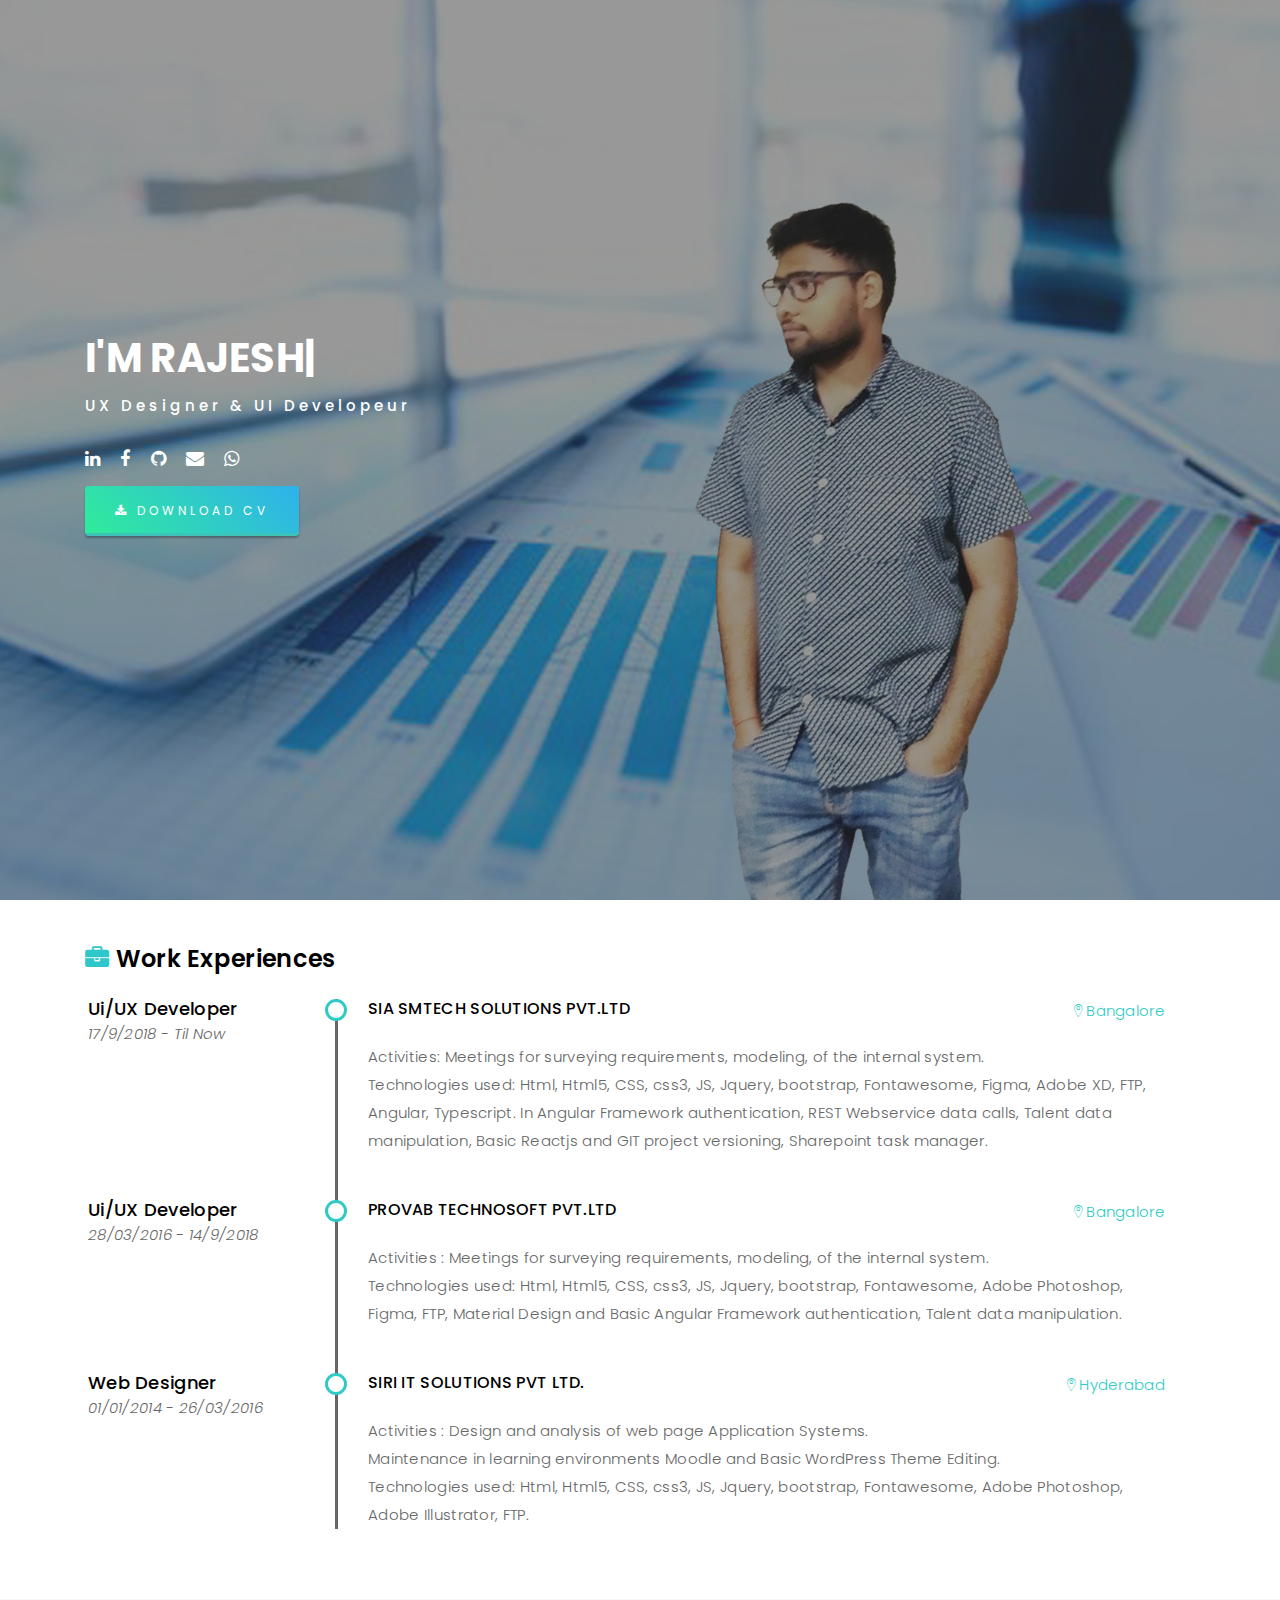
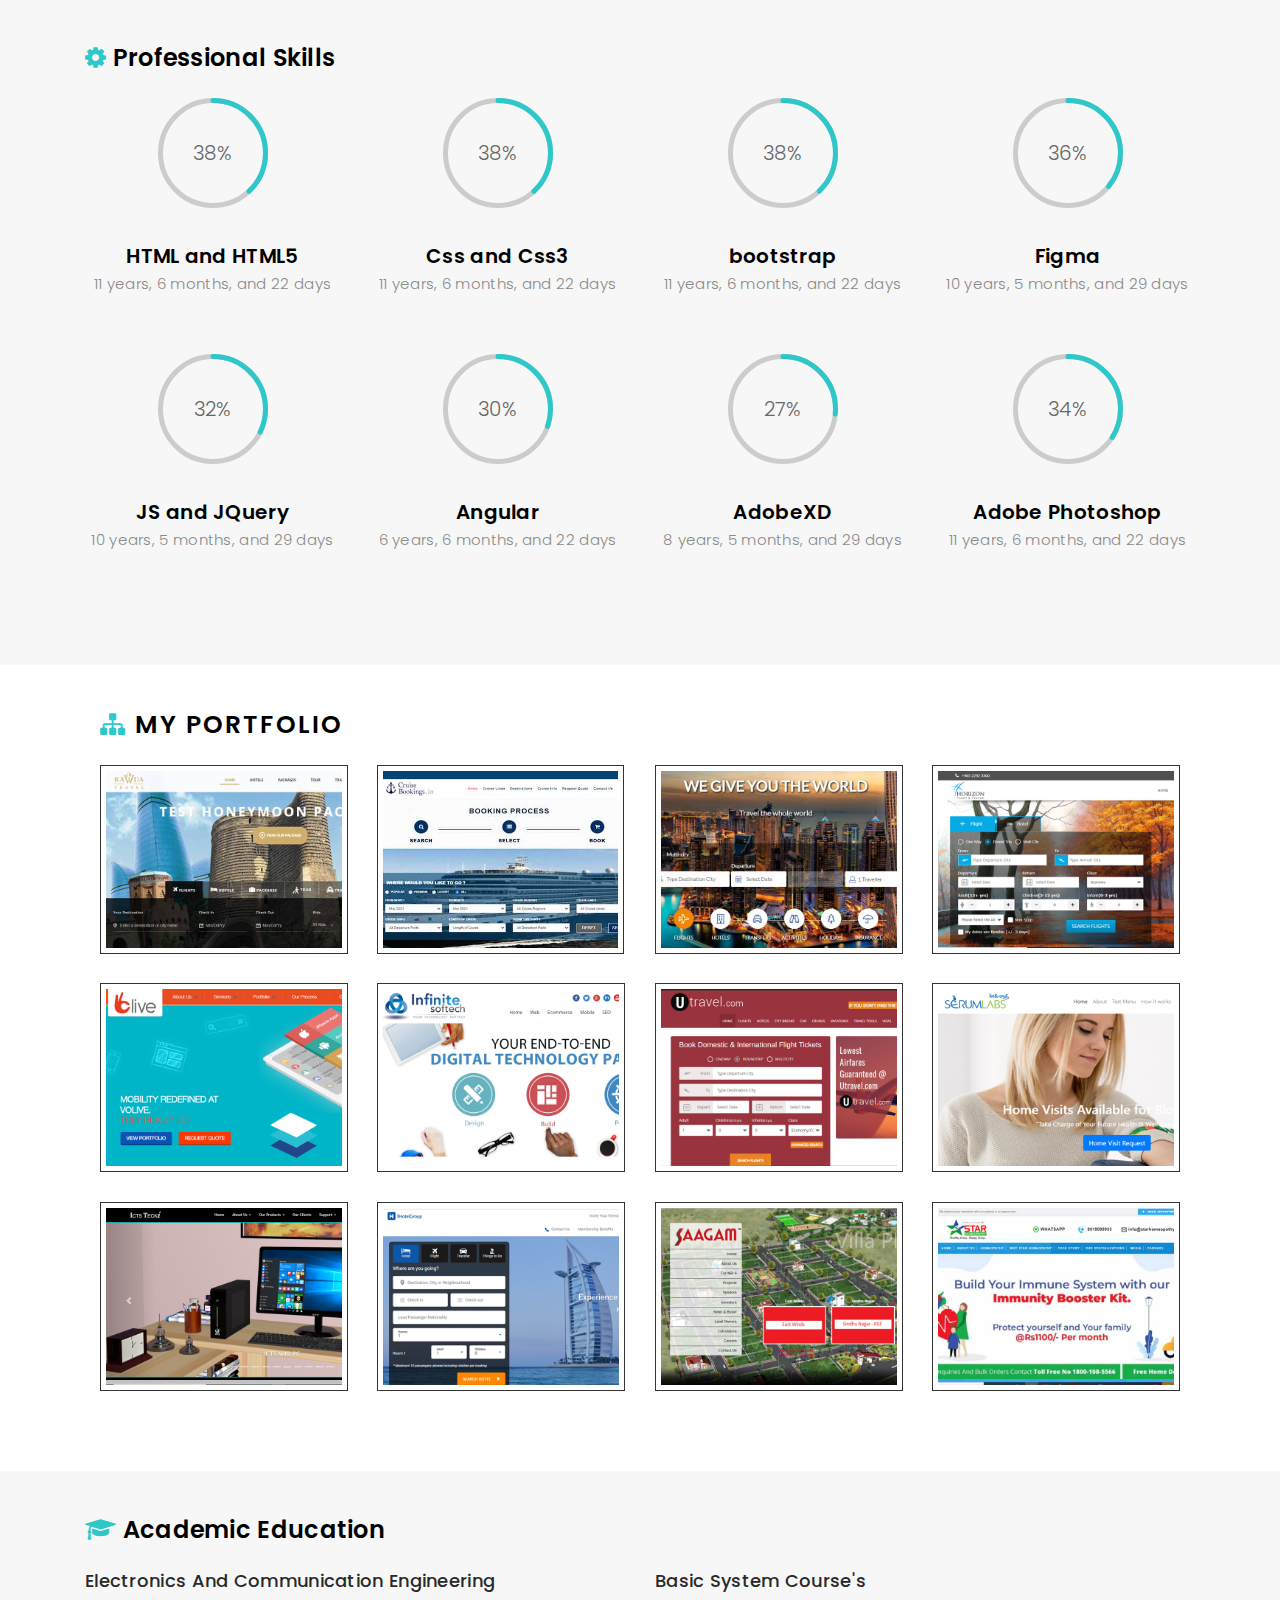
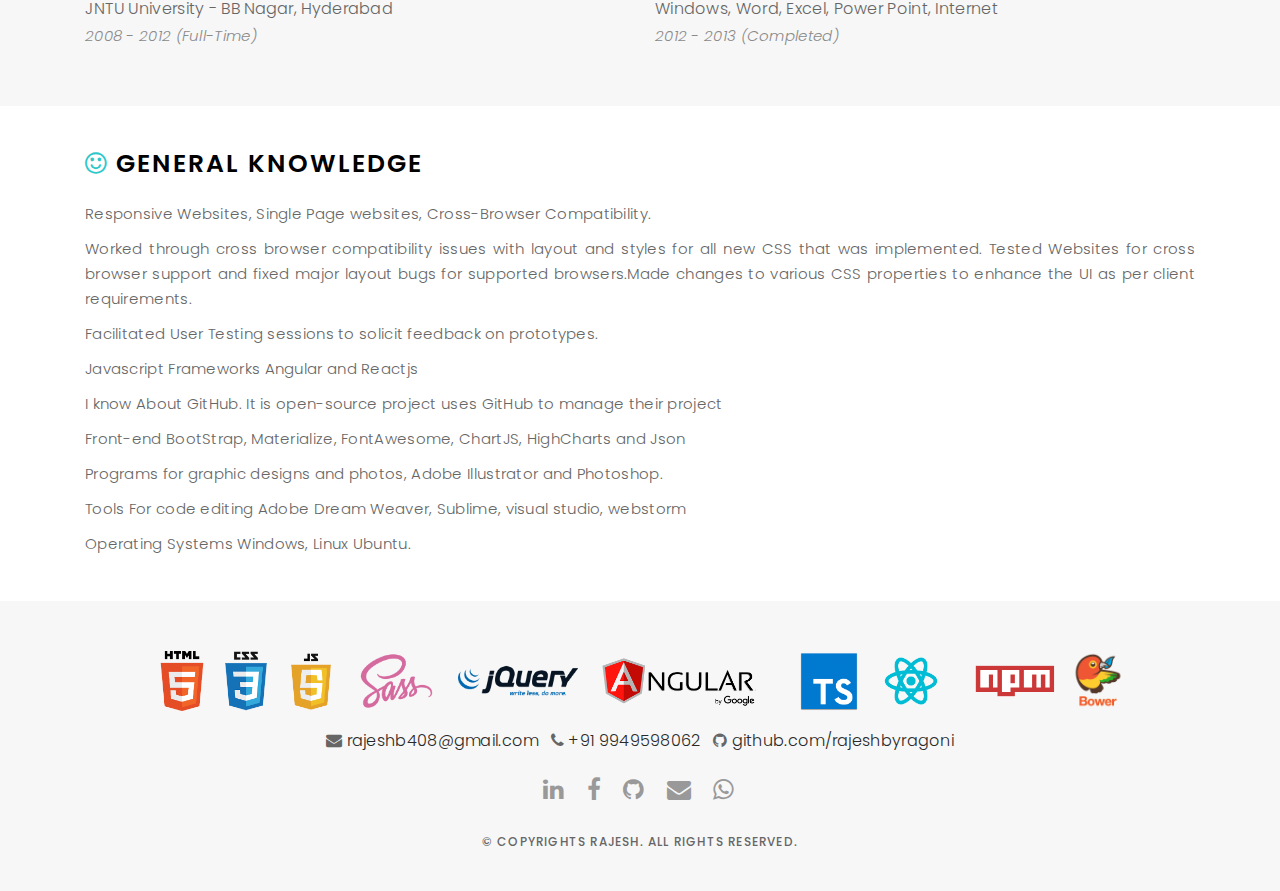
==== commit fcd65ad1: "lll" ====
--- a/index.html
+++ b/index.html
@@ -293,7 +293,6 @@
           
           
           <div class="col-lg-3 col-md-6 portfolio-thumbnail all branding uikits webdesign">
-
             <a href="http://india.bestorbit.com/web/" target="_blank">
               <img src="images/portfolio/rtlk.jpg" alt="img">
             </a>
